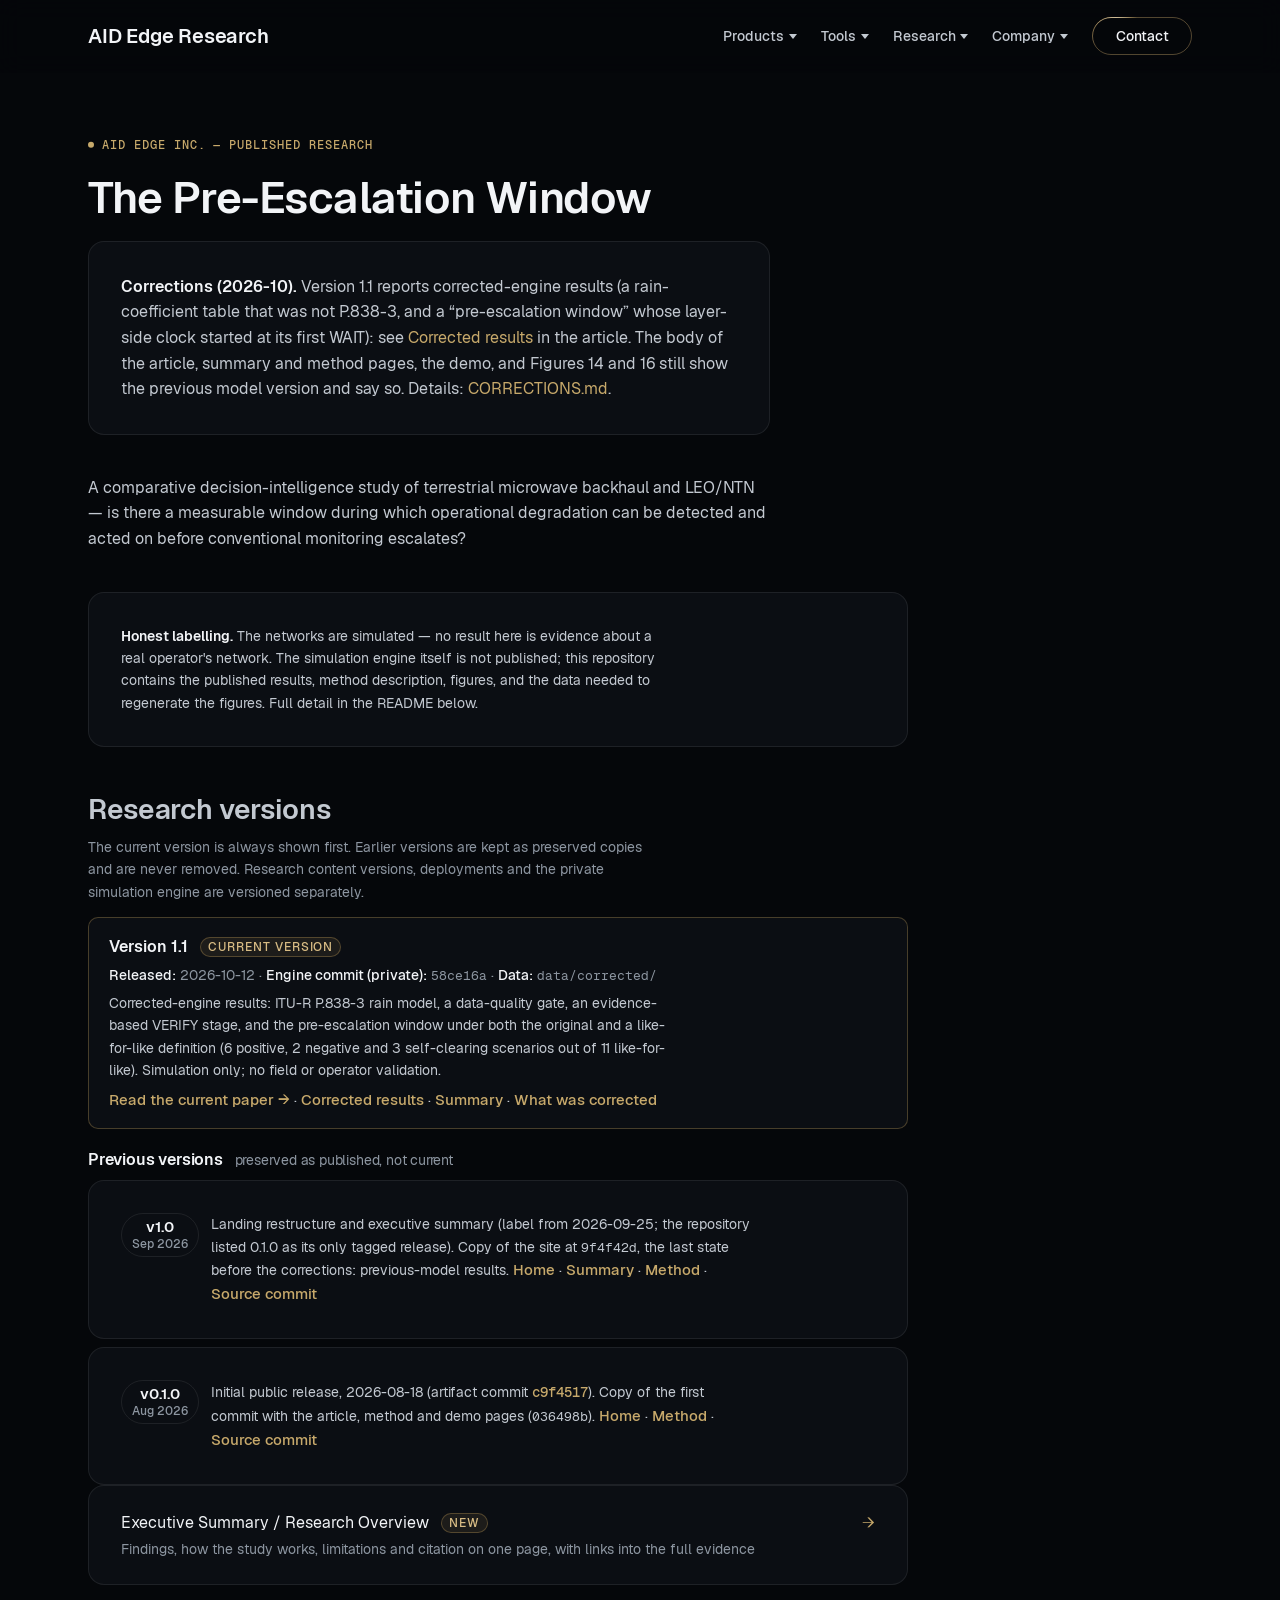
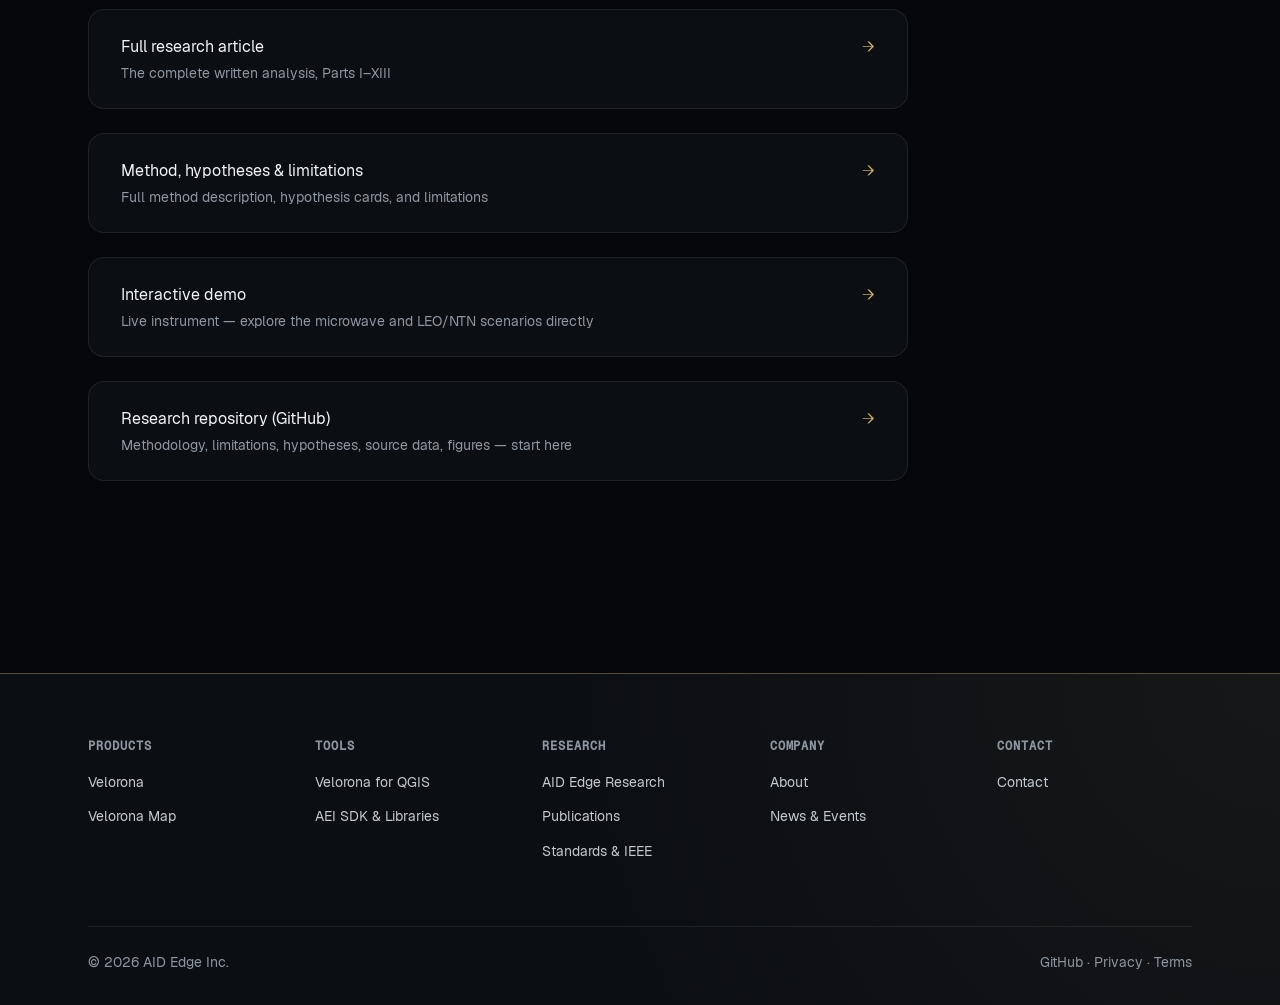
==== index.html @ cd12daf5 "Homepage version archive: current version first, preserved copies of 1.0 and 0.1.0 under versions/ C" ====
<!doctype html>
<html lang="en" data-brand="aidedge">
<head>
<meta charset="utf-8">
<meta name="viewport" content="width=device-width, initial-scale=1">
<title>AID Edge Research | The Pre-Escalation Window</title>
<link rel="icon" href="data:,">
<meta name="description" content="Published methodology, results, figures and data for The Pre-Escalation Window: a comparative decision-intelligence study of terrestrial microwave backhaul and LEO/NTN.">
<link rel="canonical" href="https://researchlab.aidedgeinc.com/">
<script type="application/ld+json">
{
  "@context": "https://schema.org",
  "@graph": [
    {
      "@type": "WebSite",
      "@id": "https://researchlab.aidedgeinc.com/#website",
      "name": "AID Edge Research",
      "url": "https://researchlab.aidedgeinc.com/",
      "publisher": {
        "@id": "https://aidedgeinc.com/#org"
      }
    },
    {
      "@type": "CollectionPage",
      "@id": "https://researchlab.aidedgeinc.com/#research",
      "name": "AID Edge Research",
      "url": "https://researchlab.aidedgeinc.com/",
      "description": "The papers, methods and data behind our products.",
      "isPartOf": {
        "@id": "https://researchlab.aidedgeinc.com/#website"
      },
      "publisher": {
        "@id": "https://aidedgeinc.com/#org"
      }
    },
    {
      "@type": "ResearchProject",
      "@id": "https://researchlab.aidedgeinc.com/#pre-escalation-window",
      "name": "The Pre-Escalation Window",
      "description": "A comparative decision-intelligence study of terrestrial microwave backhaul and LEO/NTN — is there a measurable window during which operational degradation can be detected and acted on before conventional monitoring escalates? The networks are simulated — no result here is evidence about a real operator's network.",
      "url": "https://researchlab.aidedgeinc.com/",
      "isPartOf": {
        "@id": "https://researchlab.aidedgeinc.com/#research"
      },
      "subjectOf": {
        "@id": "https://researchlab.aidedgeinc.com/article/#article"
      }
    }
  ]
}
</script>
<link rel="stylesheet" href="./ui-tokens.css">
<link rel="preload" href="/fonts/Geist-Regular.woff2" as="font" type="font/woff2" crossorigin>
<link rel="preload" href="/fonts/Geist-SemiBold.woff2" as="font" type="font/woff2" crossorigin>
<link rel="stylesheet" href="./brand.css">
<style>
  :root{
    --bg:var(--plane-0); --panel:var(--plane-1); --border:var(--border-default);
    --text:var(--text-0); --body:var(--text-1); --muted:var(--text-2);
    --cyan:var(--cyan-300); --cyan-deep:var(--cyan-500); --amber:var(--gold);
  }
  *{box-sizing:border-box}
  body{
    margin:0; background:var(--bg); color:var(--body);
    font:16px/1.6 var(--font-sans);
  }
  .wrap{max-width:760px; margin:0 auto; padding:64px 24px 96px}
  .eyebrow{color:var(--cyan); font-size:var(--ui-fs-small); letter-spacing:.06em; text-transform:uppercase; margin:0 0 16px}
  h1{color:var(--text); font-size:var(--ui-fs-h1); line-height:1.25; margin:0 0 16px; font-weight:600}
  .lede{color:var(--body); font-size:var(--ui-fs-body); margin:0 0 40px; max-width:60ch}
  .callout{
    border:1px solid var(--border); background:var(--panel); border-radius:12px;
    padding:20px 24px; margin:0 0 40px;
  }
  .callout p{margin:0; color:var(--body); font-size:var(--ui-fs-small)}
  .callout strong{color:var(--text)}
  .links{list-style:none; padding:0; margin:0 0 48px; display:grid; gap:12px}
  .links a{
    display:flex; align-items:center; justify-content:space-between; gap:16px;
    border:1px solid var(--border); background:var(--panel); border-radius:10px;
    padding:16px 20px; color:var(--text); text-decoration:none; font-size:var(--ui-fs-body);
  }
  .links a:hover{border-color:var(--cyan-deep)}
  .links span.arrow{color:var(--cyan); flex:none}
  .links .label small{display:block; color:var(--muted); font-weight:400; margin-top:2px; font-size:var(--ui-fs-small)}
  .updates{margin:0 0 40px}
  .updates h2{font-size:var(--ui-fs-h2); margin:0 0 4px; font-weight:600}
  .updates .sub{color:var(--muted); font-size:var(--ui-fs-small); margin:0 0 14px}
  .updates ol{list-style:none; padding:0; margin:0; display:grid; gap:10px}
  .updates li{border:1px solid var(--border); background:var(--panel); border-radius:10px; padding:14px 18px; font-size:var(--ui-fs-small)}
  .updates .t{font-weight:600; font-size:var(--ui-fs-body); margin:0 0 4px; color:var(--text)}
  .updates .meta{color:var(--muted); font-size:var(--ui-fs-small); margin:0 0 6px}
  .updates .meta b{color:var(--text); font-weight:500}
  .updates p{margin:0 0 6px; color:var(--body)}
  .updates p:last-child{margin:0}
  .updates a{color:var(--cyan-deep)}
  .updates .tbd{color:var(--gold-light)}
  .updates .current{border:1px solid var(--gold-line); background:var(--panel); border-radius:10px; padding:16px 20px; font-size:var(--ui-fs-small); margin:0 0 18px}
  .updates .primary{font-weight:600}
  .updates .prev-h{font-size:var(--ui-fs-body); font-weight:600; margin:0 0 8px; color:var(--text)}
  .updates .prev-note{color:var(--muted); font-weight:400; font-size:var(--ui-fs-small); margin-left:8px}
  .updates ul.prev{list-style:none; padding:0; margin:0; display:grid; gap:8px}
  .updates ul.prev li{display:flex; gap:12px; align-items:flex-start; border:1px solid var(--border); background:transparent; padding:10px 14px}
  .updates .chip{flex:none; display:inline-flex; flex-direction:column; align-items:center; min-width:64px; padding:4px 10px; border:1px solid var(--border); border-radius:999px; text-decoration:none; color:var(--text); line-height:1.25}
  .updates .chip span{color:var(--muted); font-size:var(--ui-fs-label)}
  .updates .chip:hover,.updates .chip:focus-visible{border-color:var(--cyan-deep)}
  .new{display:inline-block; margin-left:8px; padding:0 7px; border:1px solid var(--gold-line); border-radius:999px; background:var(--gold-soft); color:var(--gold-light); font-size:var(--ui-fs-label); font-weight:500; letter-spacing:.08em; line-height:18px; vertical-align:1px}
  footer{border-top:1px solid var(--border); padding-top:24px; color:var(--muted); font-size:var(--ui-fs-small)}
  footer a{color:var(--cyan-deep)}
</style>
<link rel="stylesheet" href="./ui-foundation.css">
</head>
<body>
<header class="site-header">
  <div class="ui-wrap nav-shell">
    <a class="brand-text" href="/">AID Edge Research</a>
    <div class="nav-right">
      <button type="button" class="nav-toggle" id="navToggle" aria-expanded="false" aria-controls="primaryNav" aria-label="Toggle menu"><span class="nav-toggle-bar"></span><span class="nav-toggle-bar"></span></button>
      <nav aria-label="Primary" id="primaryNav" class="nav-list">
        <ul>
          <li class="has-dropdown"><button type="button" class="nav-dropdown-trigger" aria-haspopup="true" aria-expanded="false">Products<span class="nav-caret" aria-hidden="true"></span></button><ul class="dropdown-menu"><li><a href="https://velorona.ai/"><span class="dd-label">Velorona <span class="ext" aria-hidden="true">↗</span></span><span class="dd-note">Degradation Intelligence for Network Operations</span><span class="visually-hidden"> (external site)</span></a></li><li><a href="https://map.velorona.ai/"><span class="dd-label">Velorona Map <span class="ext" aria-hidden="true">↗</span></span><span class="dd-note">Geospatial &amp; Environmental Intelligence for telecom links</span><span class="visually-hidden"> (external site)</span></a></li></ul></li>
          <li class="has-dropdown"><button type="button" class="nav-dropdown-trigger" aria-haspopup="true" aria-expanded="false">Tools<span class="nav-caret" aria-hidden="true"></span></button><ul class="dropdown-menu"><li><a href="https://plugins.qgis.org/plugins/velorona/"><span class="dd-label">Velorona for QGIS <span class="ext" aria-hidden="true">↗</span></span><span class="dd-note">Link analysis inside QGIS. A separate desktop tool.</span><span class="visually-hidden"> (external site)</span></a></li><li><a href="https://aidedgeinc.com/tools/#public-libraries"><span class="dd-label">AEI SDK &amp; Libraries</span><span class="dd-note">Python libraries from our engineering work. Some are public; some are proprietary.</span></a></li></ul></li>
          <li class="has-dropdown"><button type="button" class="nav-dropdown-trigger" aria-haspopup="true" aria-expanded="false">Research<span class="nav-caret" aria-hidden="true"></span></button><ul class="dropdown-menu"><li><a href="/" class="active" aria-current="page"><span class="dd-label">AID Edge Research</span><span class="dd-note">The papers, methods and data behind our products.</span></a></li><li><a href="https://aidedgeinc.com/publications/"><span class="dd-label">Publications</span></a></li><li><a href="https://aidedgeinc.com/research-lab/#standards-publications"><span class="dd-label">Standards &amp; IEEE</span></a></li></ul></li>
          <li class="has-dropdown"><button type="button" class="nav-dropdown-trigger" aria-haspopup="true" aria-expanded="false">Company<span class="nav-caret" aria-hidden="true"></span></button><ul class="dropdown-menu"><li><a href="https://aidedgeinc.com/about/"><span class="dd-label">About</span></a></li><li><a href="https://aidedgeinc.com/news-events/"><span class="dd-label">News &amp; Events</span></a></li></ul></li>
        </ul>
        <a class="nav-cta" href="https://aidedgeinc.com/contact/">Contact</a>
      </nav>
    </div>
  </div>
</header>
  <div class="wrap">
    <p class="eyebrow">AID Edge Inc. — Published Research</p>
    <h1>The Pre-Escalation Window</h1>
    <p class="callout" role="note"><strong>Corrections (2026-10).</strong> Version 1.1 reports corrected-engine results (a rain-coefficient table that was not P.838-3, and a &ldquo;pre-escalation window&rdquo; whose layer-side clock started at its first WAIT): see <a href="/article/#corrected-results">Corrected results</a> in the article. The body of the article, summary and method pages, the demo, and Figures 14 and 16 still show the previous model version and say so. Details: <a href="https://github.com/AIDEdgeInc-Lab/pre-escalation-window-paper/blob/main/CORRECTIONS.md">CORRECTIONS.md</a>.</p>
    <p class="lede">A comparative decision-intelligence study of terrestrial microwave backhaul and LEO/NTN — is there a measurable window during which operational degradation can be detected and acted on before conventional monitoring escalates?</p>

    <div class="callout">
      <p><strong>Honest labelling.</strong> The networks are simulated — no result here is evidence about a real operator's network. The simulation engine itself is not published; this repository contains the published results, method description, figures, and the data needed to regenerate the figures. Full detail in the README below.</p>
    </div>

    <section class="updates" aria-labelledby="updates-h">
      <h2 id="updates-h">Research versions</h2>
      <p class="sub">The current version is always shown first. Earlier versions are kept as preserved copies and are never removed. Research content versions, deployments and the private simulation engine are versioned separately.</p>
      <div class="current">
        <p class="t">Version 1.1 <span class="new">CURRENT VERSION</span></p>
        <p class="meta"><b>Released:</b> 2026-10-12 &middot; <b>Engine commit (private):</b> <code>58ce16a</code> &middot; <b>Data:</b> <code>data/corrected/</code></p>
        <p>Corrected-engine results: ITU-R P.838-3 rain model, a data-quality gate, an evidence-based VERIFY stage, and the pre-escalation window under both the original and a like-for-like definition (6 positive, 2 negative and 3 self-clearing scenarios out of 11 like-for-like). Simulation only; no field or operator validation.</p>
        <p><a class="primary" href="/article/">Read the current paper &#8594;</a> &middot; <a href="/article/#corrected-results">Corrected results</a> &middot; <a href="/summary/">Summary</a> &middot; <a href="https://github.com/AIDEdgeInc-Lab/pre-escalation-window-paper/blob/main/CORRECTIONS.md">What was corrected</a></p>
      </div>
      <h3 class="prev-h">Previous versions <span class="prev-note">preserved as published, not current</span></h3>
      <ul class="prev">
        <li>
          <a class="chip" href="/versions/1.0/article/"><b>v1.0</b><span>Sep 2026</span></a>
          <p>Landing restructure and executive summary (label from 2026-09-25; the repository listed 0.1.0 as its only tagged release). Copy of the site at <code>9f4f42d</code>, the last state before the corrections: previous-model results. <a href="/versions/1.0/">Home</a> &middot; <a href="/versions/1.0/summary/">Summary</a> &middot; <a href="/versions/1.0/method/">Method</a> &middot; <a href="https://github.com/AIDEdgeInc-Lab/pre-escalation-window-paper/tree/9f4f42d">Source commit</a></p>
        </li>
        <li>
          <a class="chip" href="/versions/0.1.0/article/"><b>v0.1.0</b><span>Aug 2026</span></a>
          <p>Initial public release, 2026-08-18 (artifact commit <a href="https://github.com/AIDEdgeInc-Lab/pre-escalation-window-paper/tree/c9f4517"><code>c9f4517</code></a>). Copy of the first commit with the article, method and demo pages (<code>036498b</code>). <a href="/versions/0.1.0/">Home</a> &middot; <a href="/versions/0.1.0/method/">Method</a> &middot; <a href="https://github.com/AIDEdgeInc-Lab/pre-escalation-window-paper/tree/036498b">Source commit</a></p>
        </li>
      </ul>
    </section>

    <ul class="links">
      <li><a href="/summary/">
        <span class="label">Executive Summary / Research Overview <span class="new">NEW</span><small>Findings, how the study works, limitations and citation on one page, with links into the full evidence</small></span>
        <span class="arrow">&#8594;</span>
      </a></li>
      <li><a href="/article/">
        <span class="label">Full research article<small>The complete written analysis, Parts I–XIII</small></span>
        <span class="arrow">&#8594;</span>
      </a></li>
      <li><a href="/method/">
        <span class="label">Method, hypotheses &amp; limitations<small>Full method description, hypothesis cards, and limitations</small></span>
        <span class="arrow">&#8594;</span>
      </a></li>
      <li><a href="/demo/">
        <span class="label">Interactive demo<small>Live instrument — explore the microwave and LEO/NTN scenarios directly</small></span>
        <span class="arrow">&#8594;</span>
      </a></li>
      <li><a href="https://github.com/AIDEdgeInc-Lab/pre-escalation-window-paper">
        <span class="label">Research repository (GitHub)<small>Methodology, limitations, hypotheses, source data, figures — start here</small></span>
        <span class="arrow">&#8594;</span>
      </a></li>
    </ul>

  </div>
<footer class="site-footer">
  <div class="ui-wrap">
    <div class="footer-cols"><nav class="footer-col" aria-label="Products"><h2 class="footer-heading">Products</h2><ul><li><a href="https://velorona.ai/">Velorona</a></li><li><a href="https://map.velorona.ai/">Velorona Map</a></li></ul></nav><nav class="footer-col" aria-label="Tools"><h2 class="footer-heading">Tools</h2><ul><li><a href="https://plugins.qgis.org/plugins/velorona/">Velorona for QGIS</a></li><li><a href="https://aidedgeinc.com/tools/#public-libraries">AEI SDK &amp; Libraries</a></li></ul></nav><nav class="footer-col" aria-label="Research"><h2 class="footer-heading">Research</h2><ul><li><a href="/">AID Edge Research</a></li><li><a href="https://aidedgeinc.com/publications/">Publications</a></li><li><a href="https://aidedgeinc.com/research-lab/#standards-publications">Standards &amp; IEEE</a></li></ul></nav><nav class="footer-col" aria-label="Company"><h2 class="footer-heading">Company</h2><ul><li><a href="https://aidedgeinc.com/about/">About</a></li><li><a href="https://aidedgeinc.com/news-events/">News &amp; Events</a></li></ul></nav><nav class="footer-col" aria-label="Contact"><h2 class="footer-heading">Contact</h2><ul><li><a href="https://aidedgeinc.com/contact/">Contact</a></li></ul></nav></div>
    <div class="footer-bottom">
      <p class="footer-copyright">&copy; 2026 AID Edge Inc.</p>
      <p class="footer-legal"><a href="https://github.com/AIDEdgeInc-Lab">GitHub</a> &middot; <a href="https://aidedgeinc.com/privacy-policy/">Privacy</a> &middot; <a href="https://aidedgeinc.com/terms-of-use/">Terms</a></p>
    </div>
  </div>
</footer>
<script src="./ui-foundation.js" defer></script>
</body>
</html>
---- ui-tokens.css ----
/* AID Edge ecosystem - shared UI tokens (docs/ui/BRIEF.md section 4). COPIED FILE, do not edit here.
   SOURCE: aidedge-velorona-web/packages/design-system/src/styles/ui-tokens.css
   (commit f3ce233 on branch ui/foundation-audit). Everything below this header is byte-identical to the source.
   Change the source first, then re-copy.
   NOT LINKED from any page yet (Prompt 1 = definitions only, zero visual change).
   Every name carries the --ui- prefix so nothing collides with existing tokens.
   Brand switch: <html data-brand="aidedge | velorona | map">. Only --ui-accent differs per brand.
   Breakpoints (literals, media queries cannot read custom properties): tablet <= 1023px, mobile <= 639px. */

:root {
  /* Type families: Geist Sans (text) + Geist Mono (eyebrows, numerals, metadata). Weights 400/500/600 only. */
  --ui-font-sans: 'Geist Sans', system-ui, sans-serif;
  --ui-font-mono: 'Geist Mono', ui-monospace, 'SFMono-Regular', Menlo, monospace;
  --ui-weight-regular: 400;
  --ui-weight-medium: 500;
  --ui-weight-semibold: 600;

  /* Type scale (desktop values; mobile overrides below) */
  --ui-fs-h1: 44px;
  --ui-fs-h2: 28px;
  --ui-fs-h3: 20px;
  --ui-fs-body: 16px;
  --ui-fs-small: 14px;
  --ui-fs-label: 12px;
  --ui-label-tracking: 0.08em;
  --ui-lh-body: 1.6;
  --ui-fs-button: 15px;

  /* Text hierarchy by color (never pure white). Each is >= 4.5:1 on --ui-bg and --ui-surface. */
  --ui-text-1: #F2F4F7; /* headings */
  --ui-text-2: #C3C9D1; /* lead / body */
  --ui-text-3: #8D96A1; /* supporting */
  --ui-text-4: #7A828C; /* metadata */

  /* Backgrounds and lines */
  --ui-bg: #05070A;
  --ui-surface: #0B0E13;
  --ui-hairline: rgba(255, 255, 255, 0.08);
  --ui-hairline-strong: rgba(255, 255, 255, 0.14);

  /* Spacing scale (px) */
  --ui-space-1: 4px;
  --ui-space-2: 8px;
  --ui-space-3: 12px;
  --ui-space-4: 16px;
  --ui-space-5: 24px;
  --ui-space-6: 32px;
  --ui-space-7: 48px;
  --ui-space-8: 64px;
  --ui-space-9: 96px;
  --ui-space-10: 128px;

  /* Section rhythm (each of top and bottom). "Major" = hero, final CTA, first section after hero. */
  --ui-section-pad: 96px;
  --ui-section-pad-major: 120px; /* brief range 112-128 on desktop; 72 on mobile */
  --ui-gap-eyebrow-h2: 12px;
  --ui-gap-h2-lead: 16px;
  --ui-gap-lead-content: 48px;
  --ui-gap-cards: 24px;

  /* Grid */
  --ui-container: 1200px;
  --ui-gutter: 48px;

  /* Text geometry */
  --ui-measure-h1: 22ch;
  --ui-measure-h2: 28ch;
  --ui-measure-p: 62ch;
  --ui-cta-block-max: 560px;

  /* Components */
  --ui-btn-h: 48px;
  --ui-btn-radius: 999px;
  --ui-card-radius: 16px;
  --ui-card-pad: 32px;
  --ui-eyebrow-dot: 6px;

  /* Motion: edge sweep, section reveal, ambient hero */
  --ui-ease: cubic-bezier(0.22, 1, 0.36, 1);
  --ui-ease-out: ease-out;
  --ui-sweep-duration: 700ms;
  --ui-reveal-duration: 400ms;
  --ui-reveal-rise: 8px;
  --ui-ambient-min-cycle: 20s;

  /* Header */
  --ui-header-bg: color-mix(in srgb, var(--ui-bg) 85%, transparent);
  --ui-header-blur: 12px;

  /* Brand-neutral fallback accent (always overridden by data-brand) */
  --ui-accent: #8D96A1;
}

/* One accent per property: the only brand difference. Accent is for eyebrows, primary CTA, active nav,
   key links, icons and the edge sweep. Never body text or large fills. */
:root[data-brand='aidedge']  { --ui-accent: #C7A96B; }
:root[data-brand='velorona'] { --ui-accent: #6A94D4; /* softened from #4B8DFF (final polish) */ }
:root[data-brand='map']      { --ui-accent: #2EC4D6; }

/* Accent derivatives (resolve per brand because they read --ui-accent) */
:root {
  --ui-accent-fill: color-mix(in srgb, var(--ui-accent) 14%, transparent);   /* primary button fill */
  --ui-accent-line: color-mix(in srgb, var(--ui-accent) 40%, transparent);   /* footer top hairline */
  --ui-accent-glow: color-mix(in srgb, var(--ui-accent) 6%, transparent);    /* footer corner glow, max 6% */
}

@media (max-width: 1023px) {
  :root {
    --ui-section-pad: 72px;
    --ui-gutter: 32px;
  }
}

@media (max-width: 639px) {
  :root {
    --ui-fs-h1: 32px;
    --ui-fs-h2: 22px;
    --ui-fs-h3: 18px;
    --ui-section-pad: 56px;
    --ui-section-pad-major: 72px;
    --ui-gutter: 20px;
    --ui-card-pad: 24px;
  }
}
---- brand.css ----
/* AID Edge Research — brand layer (formerly "Velorona Papers").
 *
 * Aligns AID Edge Research with velorona.ai and aidedgeinc.com. Values are the ones those sites ship
 * (source: aidedge-velorona-web/packages/design-system/src/styles/{tokens,theme-velorona,
 * theme-aidedge}.css, confirmed against the live CSS):
 *   Velorona   bg #05090C, elevated #081116, accent #5F98D1, secondary #7AAEE3,
 *              strong #99C6F3, deep #224B75, text #F5F7FA, muted #AAB8C2, faint #7C8790,
 *              neutral slate border rgba(96,108,118,.22), glow-wash rgba(90,165,220,.14)
 *   AID Edge   gold #C6A15B, light gold #D8BC84, deep gold #8F6A2D
 *   Type       Geist Sans (400/500/600) + Geist Mono, self-hosted (SIL OFL, see /fonts)
 *
 * Load AFTER tokens.css (a generated, vendored file that must not be hand-edited). This file
 * re-points the tokens.css variable names at the brand values, so every page and the demo pick
 * them up without touching their own CSS. The dark theme is unchanged.
 *
 * Gold is deliberately scarce: NEW / pending labels, illustrative tags and callout rules.
 * Links and interactive elements use the Velorona blue.
 */

@font-face { font-family: "Geist Sans"; src: url("fonts/Geist-Regular.woff2") format("woff2");  font-weight: 400; font-style: normal; font-display: swap; }
@font-face { font-family: "Geist Sans"; src: url("fonts/Geist-Medium.woff2") format("woff2");   font-weight: 500; font-style: normal; font-display: swap; }
@font-face { font-family: "Geist Sans"; src: url("fonts/Geist-SemiBold.woff2") format("woff2"); font-weight: 600; font-style: normal; font-display: swap; }
@font-face { font-family: "Geist Mono"; src: url("fonts/GeistMono-Regular.woff2") format("woff2"); font-weight: 400; font-style: normal; font-display: swap; }
@font-face { font-family: "Geist Mono"; src: url("fonts/GeistMono-Medium.woff2") format("woff2");  font-weight: 500; font-style: normal; font-display: swap; }

:root {
  --font-sans: "Geist Sans", system-ui, -apple-system, "Segoe UI", Helvetica, Arial, sans-serif;
  --font-mono: "Geist Mono", ui-monospace, "SF Mono", Menlo, monospace;

  /* Velorona navy-black planes (bg / elevated are the brand values; 2-4 step up in the same hue) */
  --plane-0: #05090C;
  --plane-1: #081116;
  --plane-2: #0B151B;
  --plane-3: #0F1A22;
  --plane-4: #14212B;

  --border-recessed: rgba(96, 108, 118, 0.14);
  --border-default: rgba(96, 108, 118, 0.26);
  --border-strong: rgba(96, 108, 118, 0.42);
  --border: var(--border-default);
  --border-active: rgba(153, 198, 243, 0.24);
  --border-focus: rgba(153, 198, 243, 0.45);
  --surface-1: rgba(153, 198, 243, 0.03);
  --surface-2: rgba(153, 198, 243, 0.06);

  /* Text hierarchy (contrast on #05090C): headings 18.6:1, body 10.7:1, secondary 6.4:1, meta 5.4:1 */
  --text-0: #F5F7FA;  /* headings, page titles, emphasis */
  --text-1: #B3BFCA;  /* body prose — soft blue-grey, easier over long reading */
  --text-2: #8794A0;  /* secondary descriptions, captions, metadata */
  --text-3: #7C8790;  /* faint: dates, footers, labels */

  /* Velorona blue family (replaces the teal cyan-300/400/500) */
  --cyan-300: #99C6F3;  /* strong / links on dark, emphasis */
  --cyan-400: #7AAEE3;  /* secondary — decision-layer series, interactive */
  --cyan-500: #5F98D1;  /* accent — rules, hover borders */
  --blue-deep: #224B75;

  /* AID Edge gold (replaces the orange amber-300/400) */
  --gold: #C6A15B;
  --gold-light: #D8BC84;
  --gold-deep: #8F6A2D;
  --gold-soft: rgba(198, 161, 91, 0.10);
  --gold-line: rgba(198, 161, 91, 0.32);
  --amber-300: var(--gold-light);
  --amber-400: var(--gold);

  --glow-wash: rgba(90, 165, 220, 0.14);
  --color-noc-decision: var(--cyan-400);
}

/* Restrained Velorona atmosphere: a faint blue wash from the top edge, nothing more. */
html { background: var(--plane-0); }
body:not(:has(#instrument-root)) {
  background:
    radial-gradient(900px 380px at 50% -140px, var(--glow-wash), transparent 72%) no-repeat,
    var(--plane-0);
  font-family: var(--font-sans);
  font-feature-settings: "ss01", "cv11";
  -webkit-font-smoothing: antialiased;
  text-rendering: optimizeLegibility;
}
body:has(#instrument-root) { font-family: var(--font-sans); -webkit-font-smoothing: antialiased; }

/* Monospace: code and technical values */
code, pre, kbd, samp { font-family: var(--font-mono); font-feature-settings: normal; }

/* Type hierarchy: weights 400 / 500 / 600 only; no heavy bold */
h1, h2, h3, h4 { letter-spacing: -0.012em; font-weight: 600; }
strong, b { font-weight: 600; color: var(--text-0); }
.eyebrow, .paper-eyebrow, .method-eyebrow, .paper-toc p {
  font-weight: 500; letter-spacing: 0.08em; font-size: 12px;
}
th { font-weight: 500; }

/* Footers: a hairline that fades from Velorona blue instead of a flat rule */
footer, .doc-footer, .method-footer {
  border-top: 1px solid transparent;
  border-image: linear-gradient(90deg, rgba(153, 198, 243, 0.32), rgba(96, 108, 118, 0.16) 55%, transparent) 1;
}

::selection { background: rgba(95, 152, 209, 0.35); color: var(--text-0); }

/* Long URLs in running text wrap instead of forcing horizontal scroll on phones */
.paper-body a, .method-section a, .doc-footer a, .method-footer a { overflow-wrap: anywhere; }

/* Top navs wrap on narrow screens */
.paper-nav, .method-nav { display: flex; flex-wrap: wrap; gap: 8px 22px; }

/* ---------- Links ----------
 * Navigation, cards, footer and list links: no permanent underline (blue + hover/focus).
 * Inline links in running prose keep an underline, set off from the letters. */
a { text-decoration: none; text-underline-offset: 0.24em; text-decoration-thickness: 1px; }
a:hover { text-decoration: underline; }
a:focus-visible { outline: 2px solid var(--cyan-300); outline-offset: 3px; }

.paper-body a, .method-section a,
main.wrap p a, main.wrap li a, main.wrap td a, main.wrap dd a, main.wrap figcaption a, main.wrap blockquote a, main.wrap cite a {
  text-decoration-line: underline;
  text-decoration-color: color-mix(in srgb, currentColor 42%, transparent);
}
.paper-body a:hover, .method-section a:hover, main.wrap a:hover { text-decoration-color: currentColor; }
.paper-toc a, .paper-nav a, .method-toc a, .method-nav a, .cards a, .links a, .updates a { text-decoration-line: none; }
.paper-toc a:hover, .paper-nav a:hover, .method-toc a:hover, .method-nav a:hover, .cards a:hover, .links a:hover, .updates a:hover { text-decoration-line: underline; text-decoration-color: currentColor; }
.links a:hover, .cards a:hover { text-decoration-line: none; }

/* ---------- Footer (hub + summary) ---------- */
.site-footer { font-size: 13px; color: var(--text-3); }
.site-footer a { color: var(--cyan-400); }
.site-footer a:hover { color: var(--cyan-300); }
.footer-links {
  display: flex; flex-wrap: wrap; row-gap: 6px;
  list-style: none; margin: 0 0 12px -14px; padding: 0; overflow: hidden;
}
.footer-links a { display: block; padding: 0 14px; margin-left: -1px; border-left: 1px solid var(--border-strong); line-height: 1.15; }
.site-footer p { margin: 0; }
.site-footer .footer-meta { margin-top: 10px; }

/* Form controls inherit the page font (the demo instrument otherwise falls back to the browser default). */
button, input, select, textarea { font-family: inherit; }
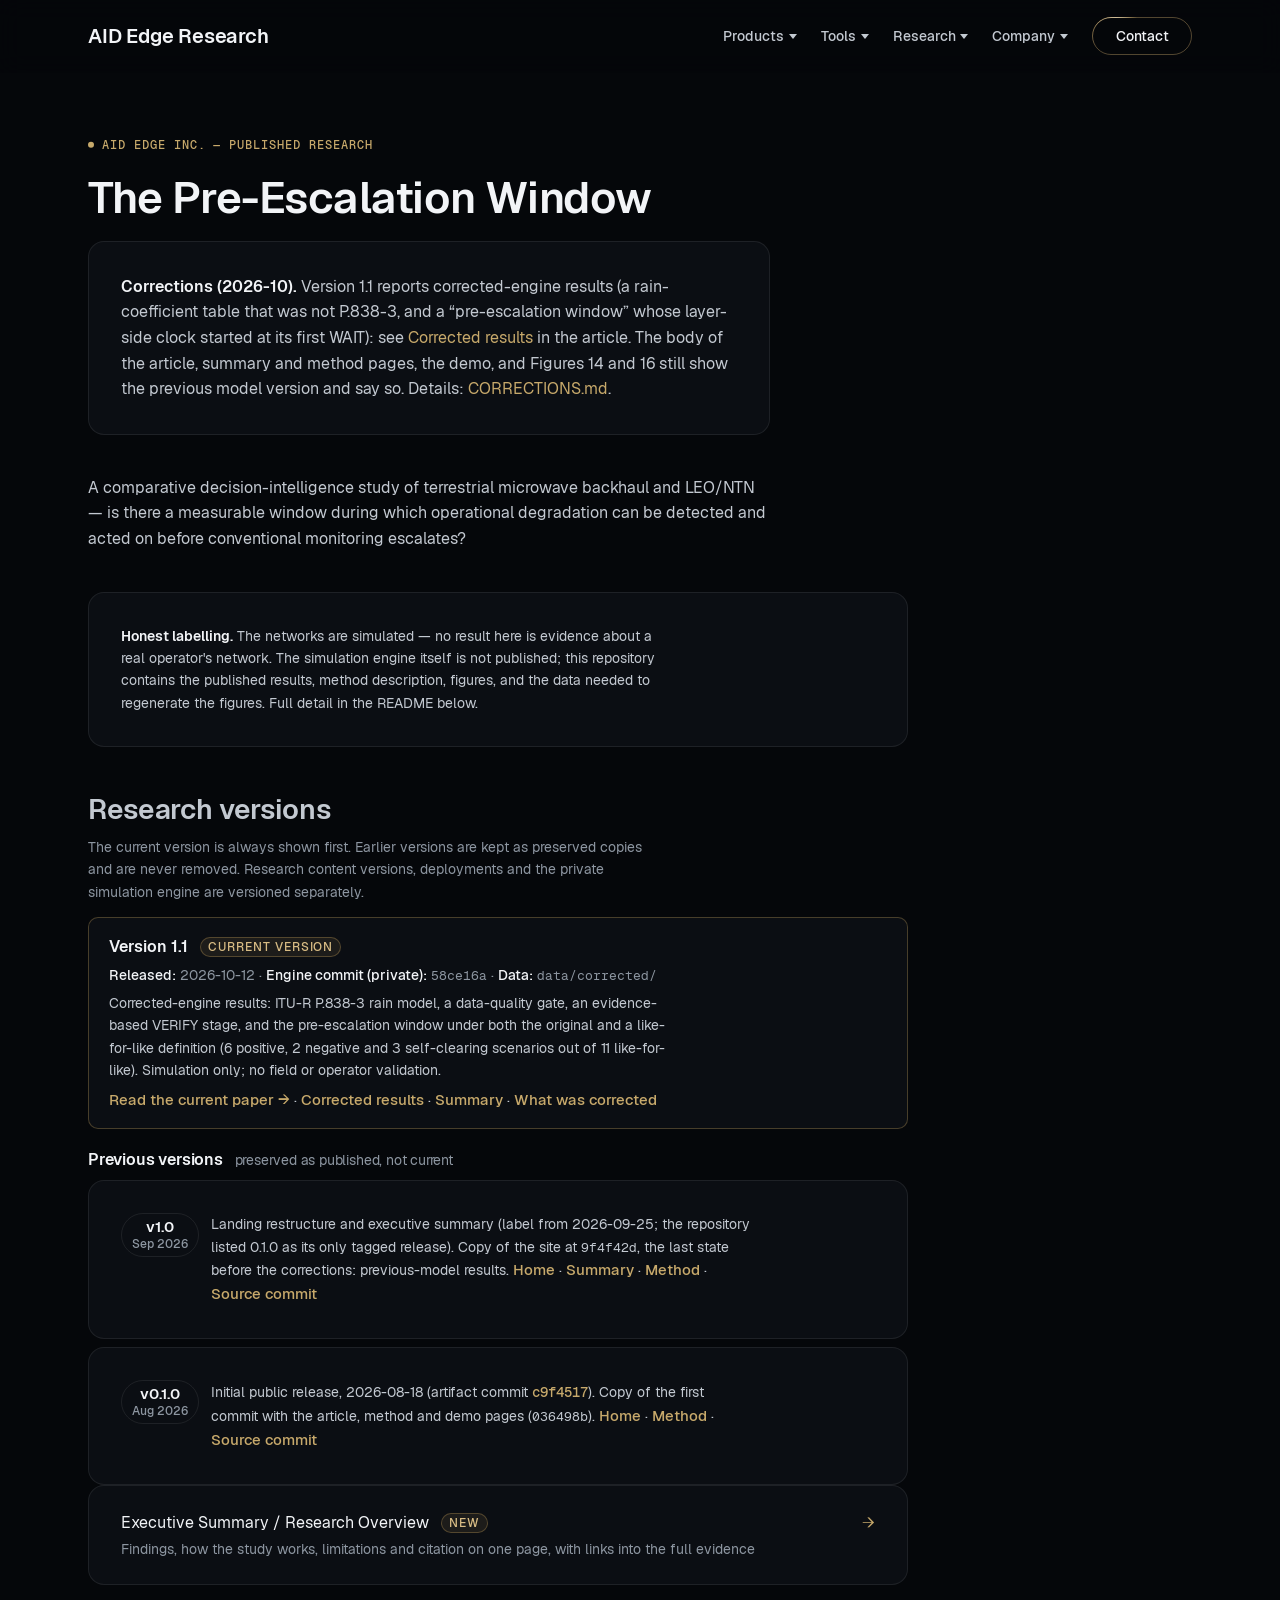
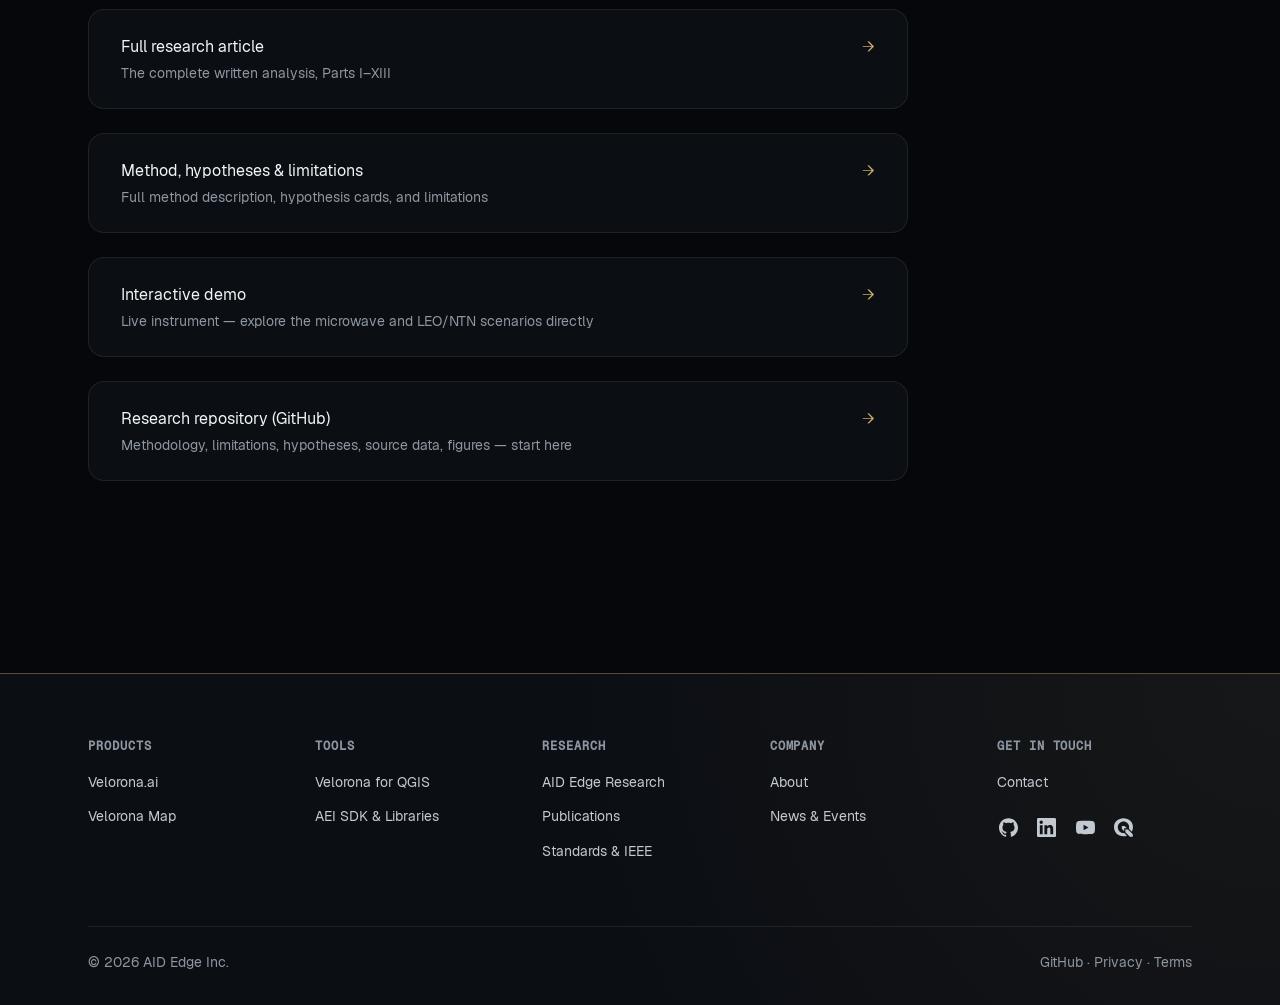
==== commit 2ea27444: "Footer: Velorona.ai product label, Get in touch heading, social icons Co-Authored-By: Claude Sonnet " ====
--- a/index.html
+++ b/index.html
@@ -118,7 +118,7 @@
       <button type="button" class="nav-toggle" id="navToggle" aria-expanded="false" aria-controls="primaryNav" aria-label="Toggle menu"><span class="nav-toggle-bar"></span><span class="nav-toggle-bar"></span></button>
       <nav aria-label="Primary" id="primaryNav" class="nav-list">
         <ul>
-          <li class="has-dropdown"><button type="button" class="nav-dropdown-trigger" aria-haspopup="true" aria-expanded="false">Products<span class="nav-caret" aria-hidden="true"></span></button><ul class="dropdown-menu"><li><a href="https://velorona.ai/"><span class="dd-label">Velorona <span class="ext" aria-hidden="true">↗</span></span><span class="dd-note">Degradation Intelligence for Network Operations</span><span class="visually-hidden"> (external site)</span></a></li><li><a href="https://map.velorona.ai/"><span class="dd-label">Velorona Map <span class="ext" aria-hidden="true">↗</span></span><span class="dd-note">Geospatial &amp; Environmental Intelligence for telecom links</span><span class="visually-hidden"> (external site)</span></a></li></ul></li>
+          <li class="has-dropdown"><button type="button" class="nav-dropdown-trigger" aria-haspopup="true" aria-expanded="false">Products<span class="nav-caret" aria-hidden="true"></span></button><ul class="dropdown-menu"><li><a href="https://velorona.ai/"><span class="dd-label">Velorona.ai <span class="ext" aria-hidden="true">↗</span></span><span class="dd-note">Degradation Intelligence for Network Operations</span><span class="visually-hidden"> (external site)</span></a></li><li><a href="https://map.velorona.ai/"><span class="dd-label">Velorona Map <span class="ext" aria-hidden="true">↗</span></span><span class="dd-note">Geospatial &amp; Environmental Intelligence for telecom links</span><span class="visually-hidden"> (external site)</span></a></li></ul></li>
           <li class="has-dropdown"><button type="button" class="nav-dropdown-trigger" aria-haspopup="true" aria-expanded="false">Tools<span class="nav-caret" aria-hidden="true"></span></button><ul class="dropdown-menu"><li><a href="https://plugins.qgis.org/plugins/velorona/"><span class="dd-label">Velorona for QGIS <span class="ext" aria-hidden="true">↗</span></span><span class="dd-note">Link analysis inside QGIS. A separate desktop tool.</span><span class="visually-hidden"> (external site)</span></a></li><li><a href="https://aidedgeinc.com/tools/#public-libraries"><span class="dd-label">AEI SDK &amp; Libraries</span><span class="dd-note">Python libraries from our engineering work. Some are public; some are proprietary.</span></a></li></ul></li>
           <li class="has-dropdown"><button type="button" class="nav-dropdown-trigger" aria-haspopup="true" aria-expanded="false">Research<span class="nav-caret" aria-hidden="true"></span></button><ul class="dropdown-menu"><li><a href="/" class="active" aria-current="page"><span class="dd-label">AID Edge Research</span><span class="dd-note">The papers, methods and data behind our products.</span></a></li><li><a href="https://aidedgeinc.com/publications/"><span class="dd-label">Publications</span></a></li><li><a href="https://aidedgeinc.com/research-lab/#standards-publications"><span class="dd-label">Standards &amp; IEEE</span></a></li></ul></li>
           <li class="has-dropdown"><button type="button" class="nav-dropdown-trigger" aria-haspopup="true" aria-expanded="false">Company<span class="nav-caret" aria-hidden="true"></span></button><ul class="dropdown-menu"><li><a href="https://aidedgeinc.com/about/"><span class="dd-label">About</span></a></li><li><a href="https://aidedgeinc.com/news-events/"><span class="dd-label">News &amp; Events</span></a></li></ul></li>
@@ -186,7 +186,7 @@
   </div>
 <footer class="site-footer">
   <div class="ui-wrap">
-    <div class="footer-cols"><nav class="footer-col" aria-label="Products"><h2 class="footer-heading">Products</h2><ul><li><a href="https://velorona.ai/">Velorona</a></li><li><a href="https://map.velorona.ai/">Velorona Map</a></li></ul></nav><nav class="footer-col" aria-label="Tools"><h2 class="footer-heading">Tools</h2><ul><li><a href="https://plugins.qgis.org/plugins/velorona/">Velorona for QGIS</a></li><li><a href="https://aidedgeinc.com/tools/#public-libraries">AEI SDK &amp; Libraries</a></li></ul></nav><nav class="footer-col" aria-label="Research"><h2 class="footer-heading">Research</h2><ul><li><a href="/">AID Edge Research</a></li><li><a href="https://aidedgeinc.com/publications/">Publications</a></li><li><a href="https://aidedgeinc.com/research-lab/#standards-publications">Standards &amp; IEEE</a></li></ul></nav><nav class="footer-col" aria-label="Company"><h2 class="footer-heading">Company</h2><ul><li><a href="https://aidedgeinc.com/about/">About</a></li><li><a href="https://aidedgeinc.com/news-events/">News &amp; Events</a></li></ul></nav><nav class="footer-col" aria-label="Contact"><h2 class="footer-heading">Contact</h2><ul><li><a href="https://aidedgeinc.com/contact/">Contact</a></li></ul></nav></div>
+    <div class="footer-cols"><nav class="footer-col" aria-label="Products"><h2 class="footer-heading">Products</h2><ul><li><a href="https://velorona.ai/">Velorona.ai</a></li><li><a href="https://map.velorona.ai/">Velorona Map</a></li></ul></nav><nav class="footer-col" aria-label="Tools"><h2 class="footer-heading">Tools</h2><ul><li><a href="https://plugins.qgis.org/plugins/velorona/">Velorona for QGIS</a></li><li><a href="https://aidedgeinc.com/tools/#public-libraries">AEI SDK &amp; Libraries</a></li></ul></nav><nav class="footer-col" aria-label="Research"><h2 class="footer-heading">Research</h2><ul><li><a href="/">AID Edge Research</a></li><li><a href="https://aidedgeinc.com/publications/">Publications</a></li><li><a href="https://aidedgeinc.com/research-lab/#standards-publications">Standards &amp; IEEE</a></li></ul></nav><nav class="footer-col" aria-label="Company"><h2 class="footer-heading">Company</h2><ul><li><a href="https://aidedgeinc.com/about/">About</a></li><li><a href="https://aidedgeinc.com/news-events/">News &amp; Events</a></li></ul></nav><nav class="footer-col" aria-label="Contact"><h2 class="footer-heading">Get in touch</h2><ul><li><a href="https://aidedgeinc.com/contact/">Contact</a></li></ul><ul class="channel-icons" aria-label="Official channels"><li><a class="channel-link channel-link--github" href="https://github.com/AIDEdgeInc-Lab" target="_blank" rel="noopener noreferrer" aria-label="GitHub, AID Edge Inc. (opens in new tab)" title="GitHub, AID Edge Inc."><svg viewBox="0 0 24 24" width="19" height="19" fill="currentColor" aria-hidden="true" focusable="false"><path d="M12 .297c-6.63 0-12 5.373-12 12 0 5.303 3.438 9.8 8.205 11.385.6.113.82-.258.82-.577 0-.285-.01-1.04-.015-2.04-3.338.724-4.042-1.61-4.042-1.61C4.422 18.07 3.633 17.7 3.633 17.7c-1.087-.744.084-.729.084-.729 1.205.084 1.838 1.236 1.838 1.236 1.07 1.835 2.809 1.305 3.495.998.108-.776.417-1.305.76-1.605-2.665-.3-5.466-1.332-5.466-5.93 0-1.31.465-2.38 1.235-3.22-.135-.303-.54-1.523.105-3.176 0 0 1.005-.322 3.3 1.23.96-.267 1.98-.399 3-.405 1.02.006 2.04.138 3 .405 2.28-1.552 3.285-1.23 3.285-1.23.645 1.653.24 2.873.12 3.176.765.84 1.23 1.91 1.23 3.22 0 4.61-2.805 5.625-5.475 5.92.42.36.81 1.096.81 2.22 0 1.606-.015 2.896-.015 3.286 0 .315.21.69.825.57C20.565 22.092 24 17.592 24 12.297c0-6.627-5.373-12-12-12"/></svg></a></li><li><a class="channel-link channel-link--linkedin" href="https://www.linkedin.com/company/aid-edge-inc/" target="_blank" rel="noopener noreferrer" aria-label="LinkedIn, AID Edge Inc. (opens in new tab)" title="LinkedIn, AID Edge Inc."><svg viewBox="0 0 24 24" width="19" height="19" fill="currentColor" aria-hidden="true" focusable="false"><path d="M20.447 20.452h-3.554v-5.569c0-1.328-.027-3.037-1.852-3.037-1.853 0-2.136 1.445-2.136 2.939v5.667H9.351V9h3.414v1.561h.046c.477-.9 1.637-1.85 3.37-1.85 3.601 0 4.267 2.37 4.267 5.455v6.286zM5.337 7.433c-1.144 0-2.063-.926-2.063-2.065 0-1.138.92-2.063 2.063-2.063 1.14 0 2.064.925 2.064 2.063 0 1.139-.925 2.065-2.064 2.065zm1.782 13.019H3.555V9h3.564v11.452zM22.225 0H1.771C.792 0 0 .774 0 1.729v20.542C0 23.227.792 24 1.771 24h20.451C23.2 24 24 23.227 24 22.271V1.729C24 .774 23.2 0 22.222 0h.003z"/></svg></a></li><li><a class="channel-link channel-link--youtube" href="https://www.youtube.com/@VeloronaByAIDEdgeInc" target="_blank" rel="noopener noreferrer" aria-label="YouTube, @VeloronaByAIDEdgeInc (opens in new tab)" title="YouTube, @VeloronaByAIDEdgeInc"><svg viewBox="0 0 24 24" width="19" height="19" fill="currentColor" aria-hidden="true" focusable="false"><path d="M23.498 6.186a3.016 3.016 0 0 0-2.122-2.136C19.505 3.545 12 3.545 12 3.545s-7.505 0-9.377.505A3.017 3.017 0 0 0 .502 6.186C0 8.07 0 12 0 12s0 3.93.502 5.814a3.016 3.016 0 0 0 2.122 2.136c1.871.505 9.376.505 9.376.505s7.505 0 9.377-.505a3.015 3.015 0 0 0 2.122-2.136C24 15.93 24 12 24 12s0-3.93-.502-5.814zM9.545 15.568V8.432L15.818 12l-6.273 3.568z"/></svg></a></li><li><a class="channel-link channel-link--qgis" href="https://plugins.qgis.org/plugins/velorona/" target="_blank" rel="noopener noreferrer" aria-label="Velorona for QGIS (opens in new tab)" title="Velorona for QGIS"><svg viewBox="0 0 128 128" width="19" height="19" fill="currentColor" aria-hidden="true" focusable="false"><path d="M68.613 69.625L86.891 69.625L71.697 54.625L52.613 54.625L52.613 72.746L68.613 88.548ZM126.613 109.057L94.488 77.625L76.613 77.625L76.613 96.033L107.143 126.625L126.613 126.625ZM68.923,101.552c-1.165,0.242-1.769,0.157-4.685,0.157c-20.866,0-38.612-17.158-38.612-39.406 c0-22.248,17.551-39.027,38.612-39.027s37.833,16.78,37.833,39.027c0,3.619-0.451,7.099-1.284,10.398L120.1,92.012 c4.979-8.726,7.765-18.869,7.765-29.857c0-34.289-27.363-59.963-64.016-59.963C27.363,2.191,0,27.696,0,62.154 c0,34.625,27.363,60.638,63.848,60.638c9.417,0,16.069-1.469,23.042-3.761L68.923,101.552z"/></svg></a></li></ul></nav></div>
     <div class="footer-bottom">
       <p class="footer-copyright">&copy; 2026 AID Edge Inc.</p>
       <p class="footer-legal"><a href="https://github.com/AIDEdgeInc-Lab">GitHub</a> &middot; <a href="https://aidedgeinc.com/privacy-policy/">Privacy</a> &middot; <a href="https://aidedgeinc.com/terms-of-use/">Terms</a></p>
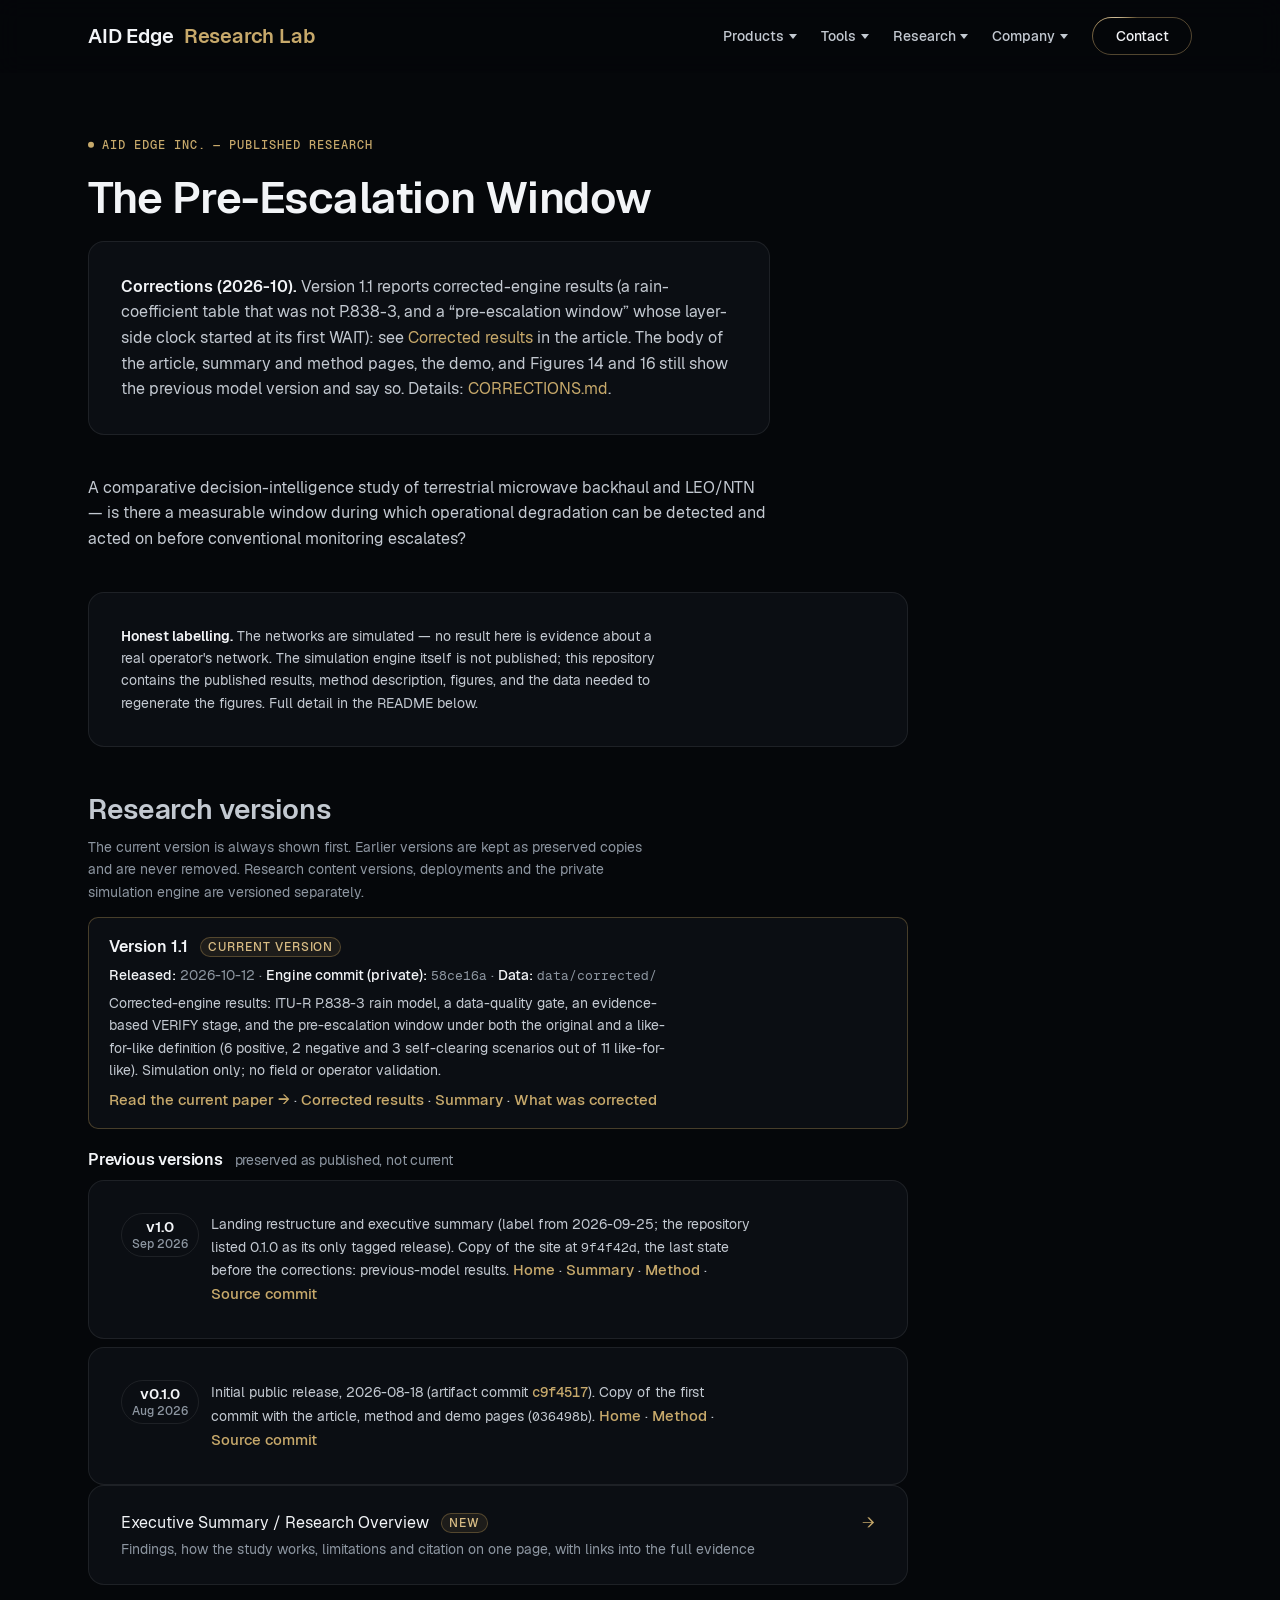
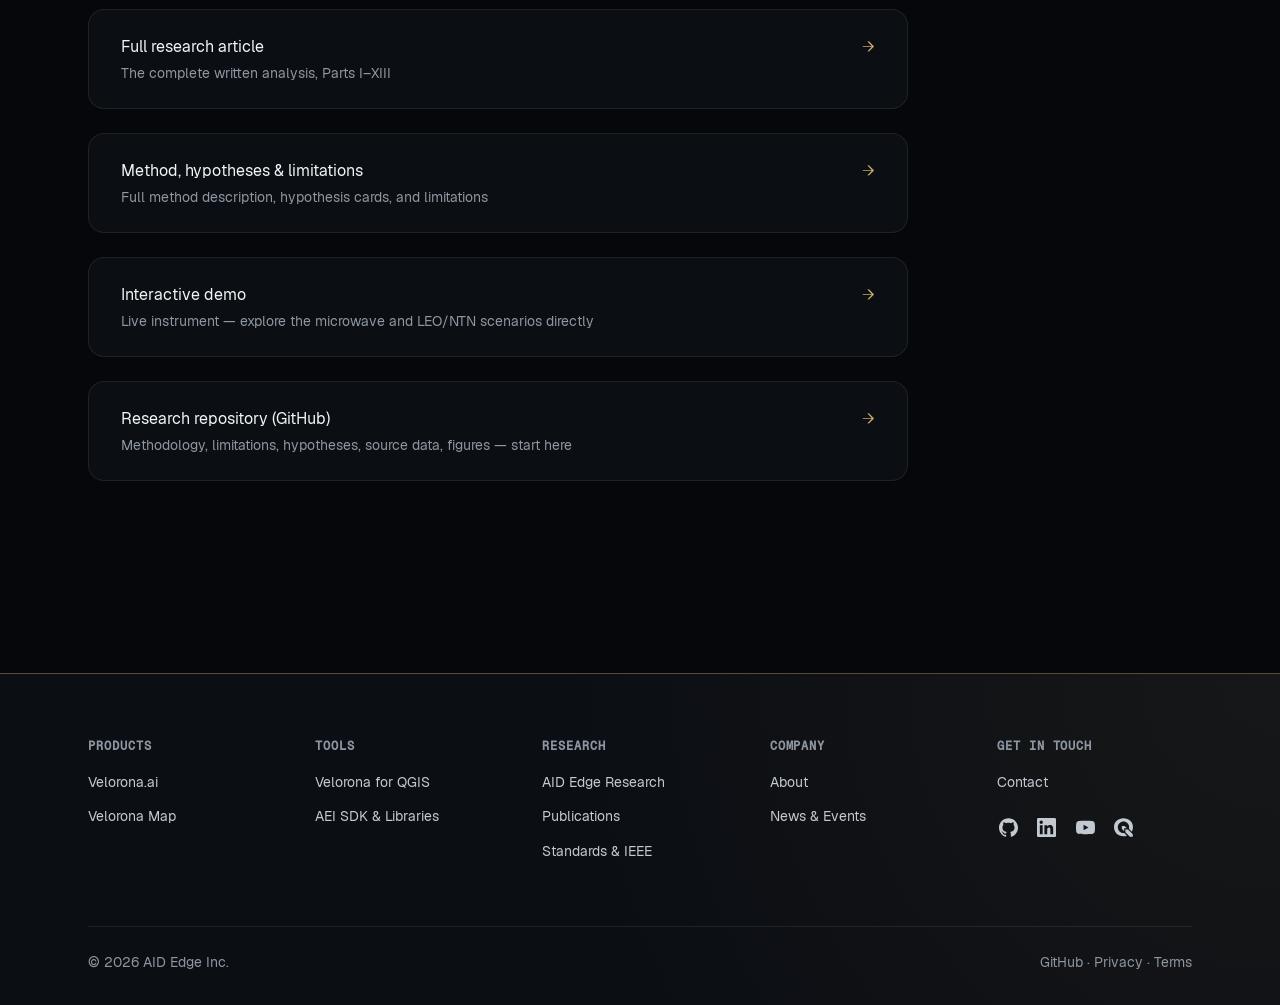
==== commit 446cc6a1: "Header: AID Edge Research Lab brand label with AID Edge gold accent Co-Authored-By: Claude Sonnet 5." ====
--- a/index.html
+++ b/index.html
@@ -113,7 +113,7 @@
 <body>
 <header class="site-header">
   <div class="ui-wrap nav-shell">
-    <a class="brand-text" href="/">AID Edge Research</a>
+    <a class="brand-text" href="/">AID Edge <span class="brand-accent">Research Lab</span></a>
     <div class="nav-right">
       <button type="button" class="nav-toggle" id="navToggle" aria-expanded="false" aria-controls="primaryNav" aria-label="Toggle menu"><span class="nav-toggle-bar"></span><span class="nav-toggle-bar"></span></button>
       <nav aria-label="Primary" id="primaryNav" class="nav-list">
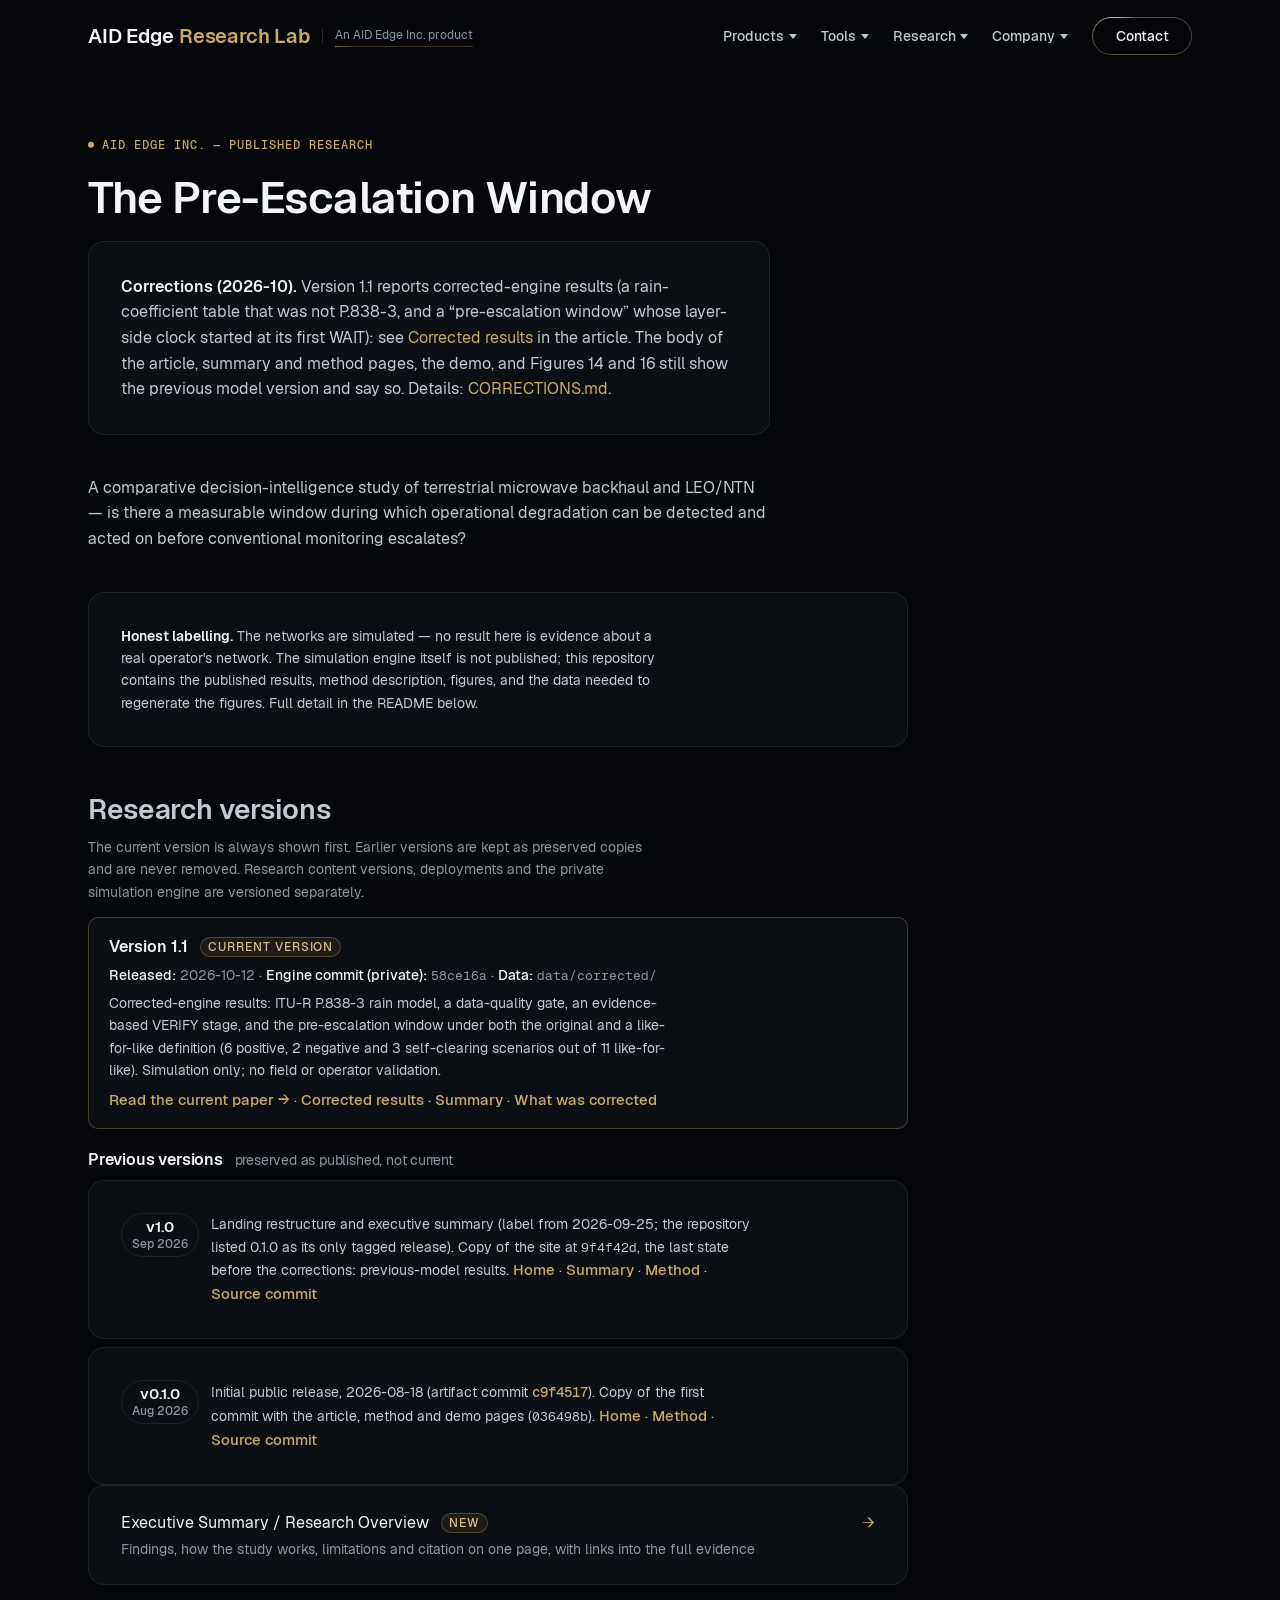
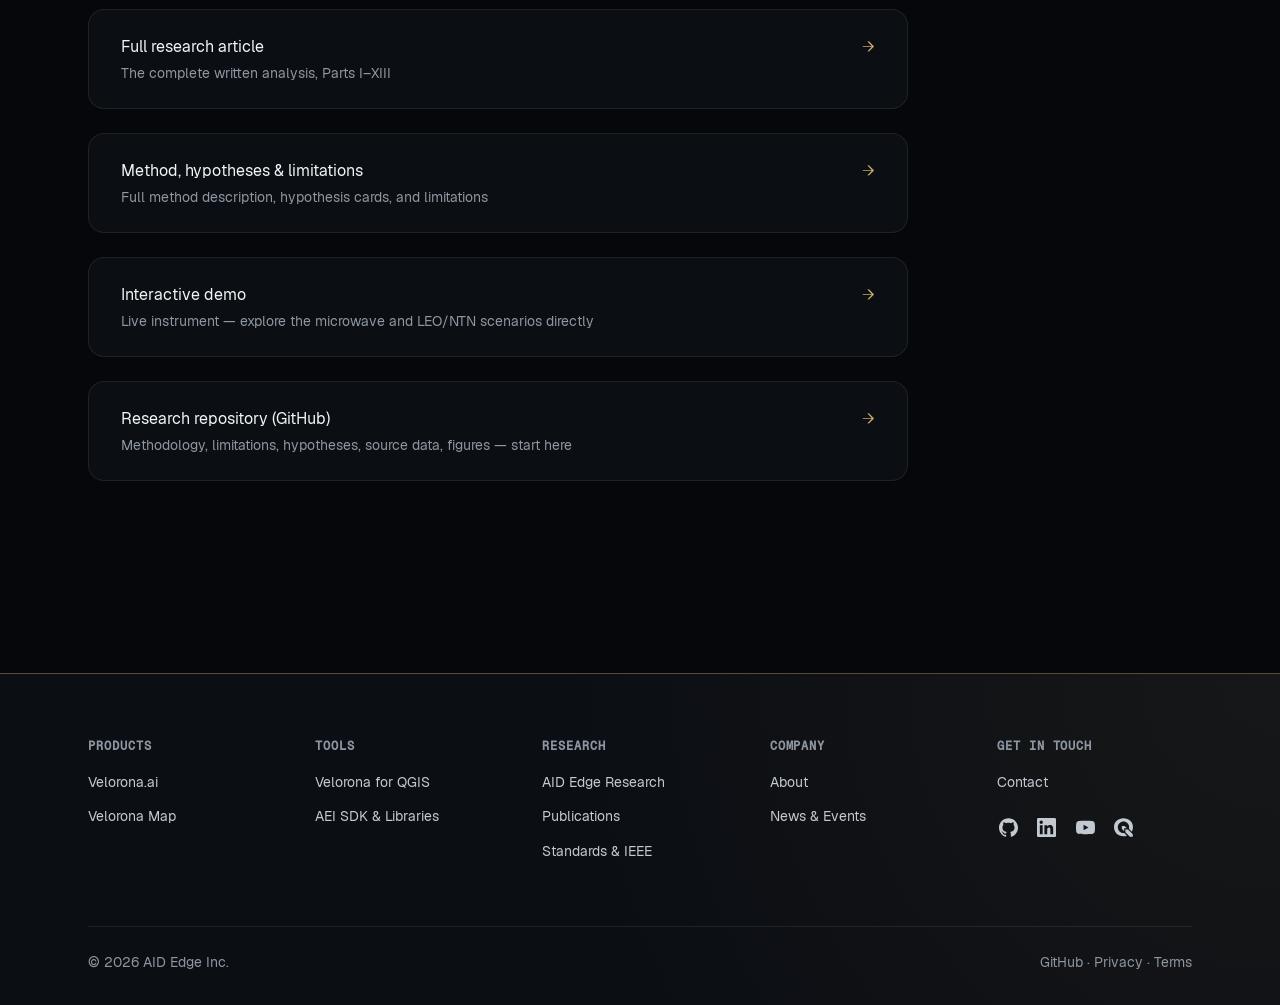
==== commit 770e53e1: "Header: Map-style brand lockup and linked AID Edge Inc. attribution Co-Authored-By: Claude Sonnet 5." ====
--- a/index.html
+++ b/index.html
@@ -113,7 +113,7 @@
 <body>
 <header class="site-header">
   <div class="ui-wrap nav-shell">
-    <a class="brand-text" href="/">AID Edge <span class="brand-accent">Research Lab</span></a>
+    <div class="brand-group"><a class="brand-text" href="/">AID Edge <span class="brand-accent">Research Lab</span></a><a class="parent-cue" href="https://aidedgeinc.com/"><span class="parent-cue-text">An AID Edge Inc. product</span></a></div>
     <div class="nav-right">
       <button type="button" class="nav-toggle" id="navToggle" aria-expanded="false" aria-controls="primaryNav" aria-label="Toggle menu"><span class="nav-toggle-bar"></span><span class="nav-toggle-bar"></span></button>
       <nav aria-label="Primary" id="primaryNav" class="nav-list">
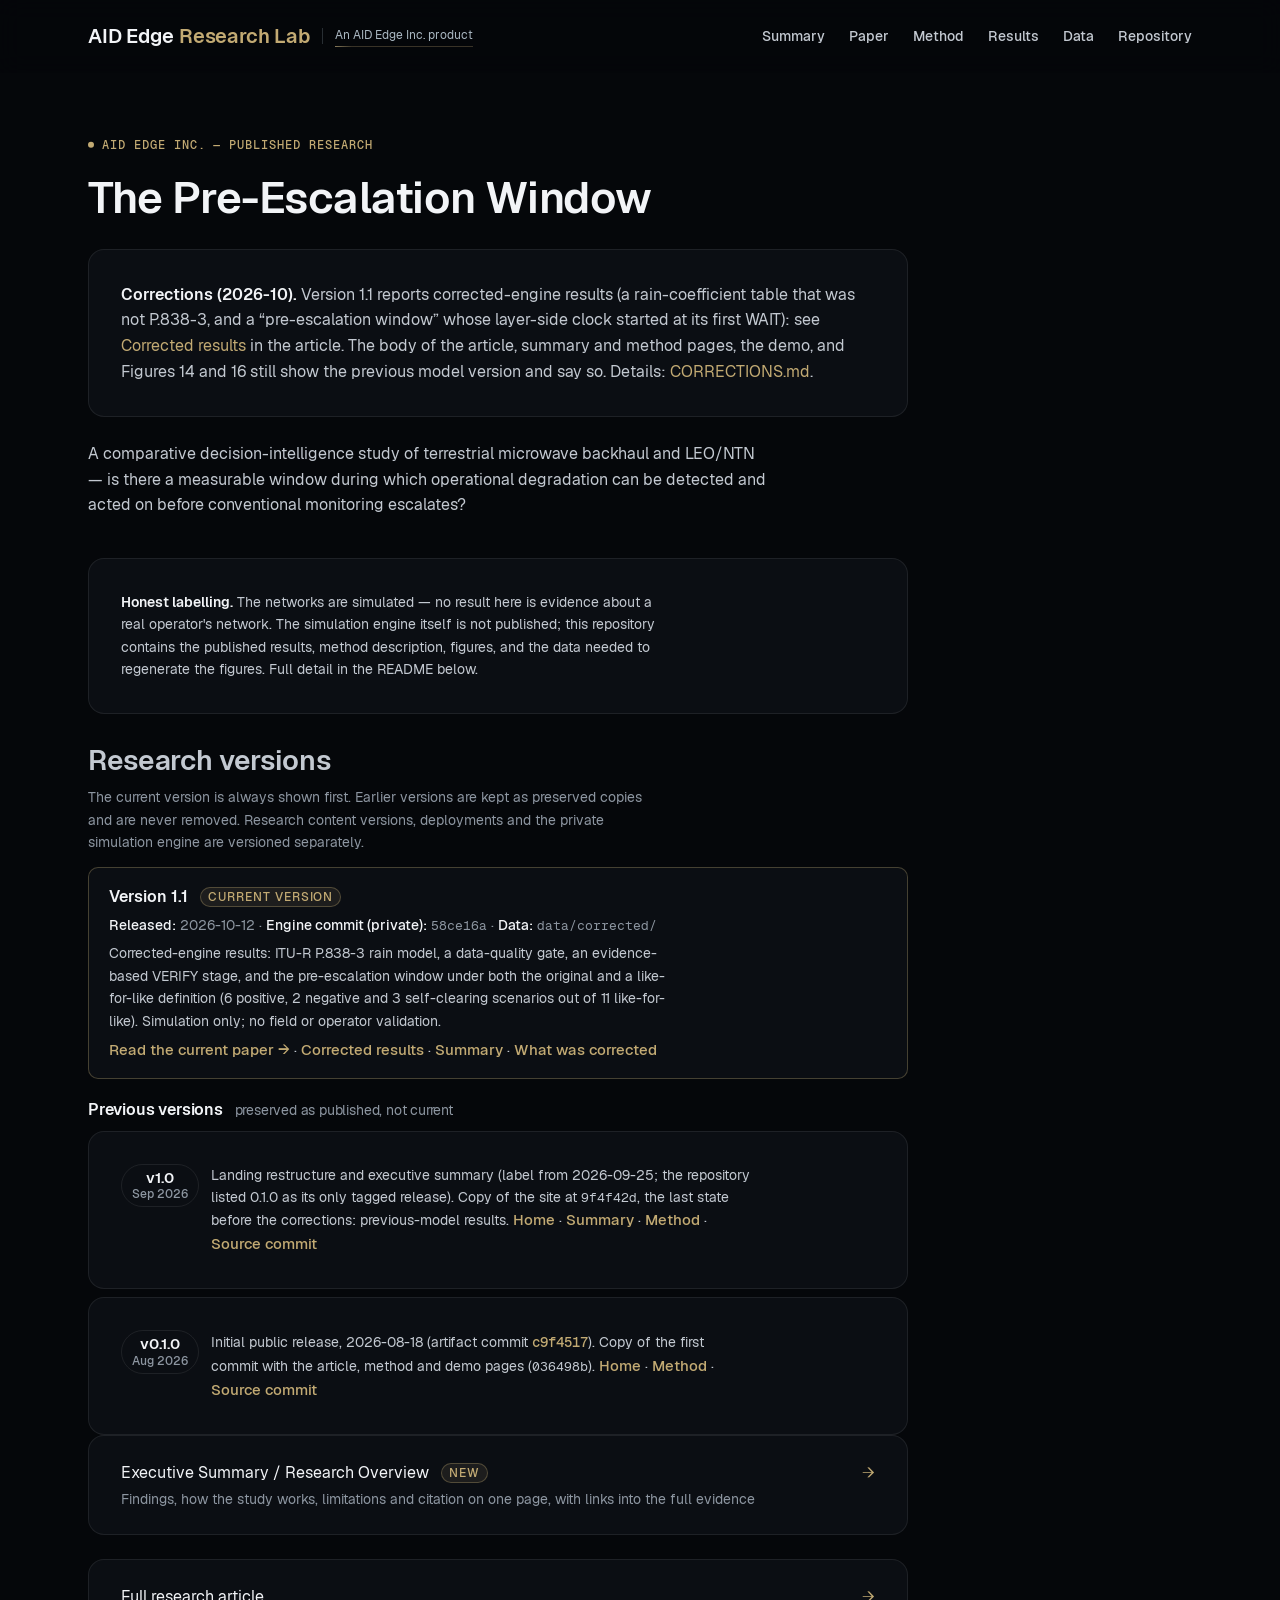
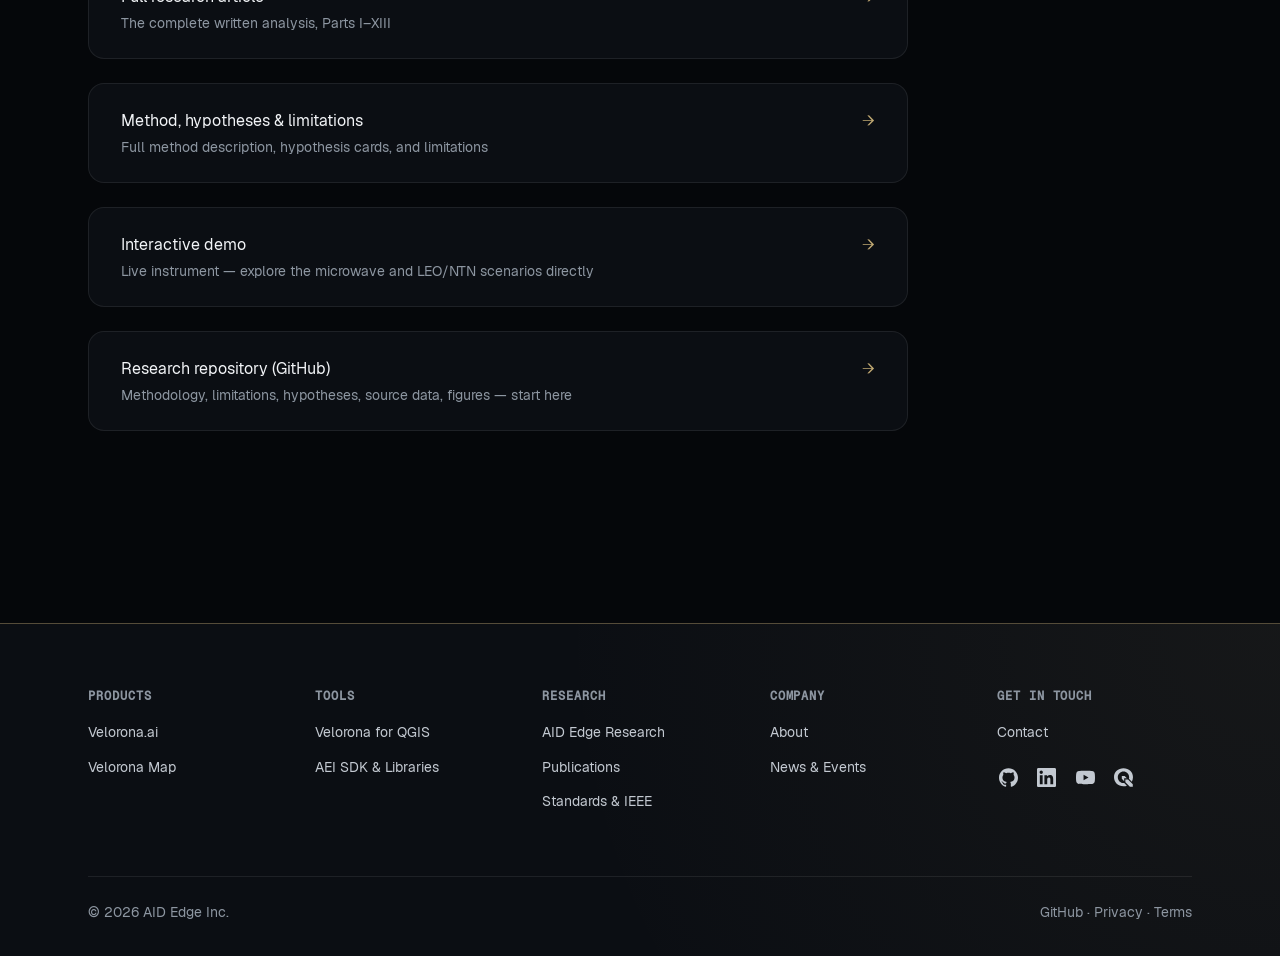
==== commit f8d2df24: "Research Lab: research-only nav, one gold (#C2AA73), Map-exact attribution colours, unified notices " ====
--- a/index.html
+++ b/index.html
@@ -117,13 +117,7 @@
     <div class="nav-right">
       <button type="button" class="nav-toggle" id="navToggle" aria-expanded="false" aria-controls="primaryNav" aria-label="Toggle menu"><span class="nav-toggle-bar"></span><span class="nav-toggle-bar"></span></button>
       <nav aria-label="Primary" id="primaryNav" class="nav-list">
-        <ul>
-          <li class="has-dropdown"><button type="button" class="nav-dropdown-trigger" aria-haspopup="true" aria-expanded="false">Products<span class="nav-caret" aria-hidden="true"></span></button><ul class="dropdown-menu"><li><a href="https://velorona.ai/"><span class="dd-label">Velorona.ai <span class="ext" aria-hidden="true">↗</span></span><span class="dd-note">Degradation Intelligence for Network Operations</span><span class="visually-hidden"> (external site)</span></a></li><li><a href="https://map.velorona.ai/"><span class="dd-label">Velorona Map <span class="ext" aria-hidden="true">↗</span></span><span class="dd-note">Geospatial &amp; Environmental Intelligence for telecom links</span><span class="visually-hidden"> (external site)</span></a></li></ul></li>
-          <li class="has-dropdown"><button type="button" class="nav-dropdown-trigger" aria-haspopup="true" aria-expanded="false">Tools<span class="nav-caret" aria-hidden="true"></span></button><ul class="dropdown-menu"><li><a href="https://plugins.qgis.org/plugins/velorona/"><span class="dd-label">Velorona for QGIS <span class="ext" aria-hidden="true">↗</span></span><span class="dd-note">Link analysis inside QGIS. A separate desktop tool.</span><span class="visually-hidden"> (external site)</span></a></li><li><a href="https://aidedgeinc.com/tools/#public-libraries"><span class="dd-label">AEI SDK &amp; Libraries</span><span class="dd-note">Python libraries from our engineering work. Some are public; some are proprietary.</span></a></li></ul></li>
-          <li class="has-dropdown"><button type="button" class="nav-dropdown-trigger" aria-haspopup="true" aria-expanded="false">Research<span class="nav-caret" aria-hidden="true"></span></button><ul class="dropdown-menu"><li><a href="/" class="active" aria-current="page"><span class="dd-label">AID Edge Research</span><span class="dd-note">The papers, methods and data behind our products.</span></a></li><li><a href="https://aidedgeinc.com/publications/"><span class="dd-label">Publications</span></a></li><li><a href="https://aidedgeinc.com/research-lab/#standards-publications"><span class="dd-label">Standards &amp; IEEE</span></a></li></ul></li>
-          <li class="has-dropdown"><button type="button" class="nav-dropdown-trigger" aria-haspopup="true" aria-expanded="false">Company<span class="nav-caret" aria-hidden="true"></span></button><ul class="dropdown-menu"><li><a href="https://aidedgeinc.com/about/"><span class="dd-label">About</span></a></li><li><a href="https://aidedgeinc.com/news-events/"><span class="dd-label">News &amp; Events</span></a></li></ul></li>
-        </ul>
-        <a class="nav-cta" href="https://aidedgeinc.com/contact/">Contact</a>
+        <ul><li><a href="/summary/">Summary</a></li><li><a href="/article/">Paper</a></li><li><a href="/method/">Method</a></li><li><a href="/article/#corrected-results">Results</a></li><li><a href="https://github.com/AIDEdgeInc-Lab/pre-escalation-window-paper/tree/main/data">Data</a></li><li><a href="https://github.com/AIDEdgeInc-Lab/pre-escalation-window-paper">Repository</a></li></ul>
       </nav>
     </div>
   </div>
--- a/ui-tokens.css
+++ b/ui-tokens.css
@@ -93,7 +93,7 @@
 
 /* One accent per property: the only brand difference. Accent is for eyebrows, primary CTA, active nav,
    key links, icons and the edge sweep. Never body text or large fills. */
-:root[data-brand='aidedge']  { --ui-accent: #C7A96B; }
+:root[data-brand='aidedge']  { --ui-accent: #C2AA73; }
 :root[data-brand='velorona'] { --ui-accent: #6A94D4; /* softened from #4B8DFF (final polish) */ }
 :root[data-brand='map']      { --ui-accent: #2EC4D6; }
 
--- a/brand.css
+++ b/brand.css
@@ -6,7 +6,7 @@
  *   Velorona   bg #05090C, elevated #081116, accent #5F98D1, secondary #7AAEE3,
  *              strong #99C6F3, deep #224B75, text #F5F7FA, muted #AAB8C2, faint #7C8790,
  *              neutral slate border rgba(96,108,118,.22), glow-wash rgba(90,165,220,.14)
- *   AID Edge   gold #C6A15B, light gold #D8BC84, deep gold #8F6A2D
+ *   AID Edge   gold #C2AA73, deep gold #8F6A2D
  *   Type       Geist Sans (400/500/600) + Geist Mono, self-hosted (SIL OFL, see /fonts)
  *
  * Load AFTER tokens.css (a generated, vendored file that must not be hand-edited). This file
@@ -56,11 +56,11 @@
   --blue-deep: #224B75;
 
   /* AID Edge gold (replaces the orange amber-300/400) */
-  --gold: #C6A15B;
-  --gold-light: #D8BC84;
+  --gold: #C2AA73;
+  --gold-light: #C2AA73;  /* one gold: the light tint is unified with --gold */
   --gold-deep: #8F6A2D;
-  --gold-soft: rgba(198, 161, 91, 0.10);
-  --gold-line: rgba(198, 161, 91, 0.32);
+  --gold-soft: rgba(194, 170, 115, 0.10);
+  --gold-line: rgba(194, 170, 115, 0.32);
   --amber-300: var(--gold-light);
   --amber-400: var(--gold);
 
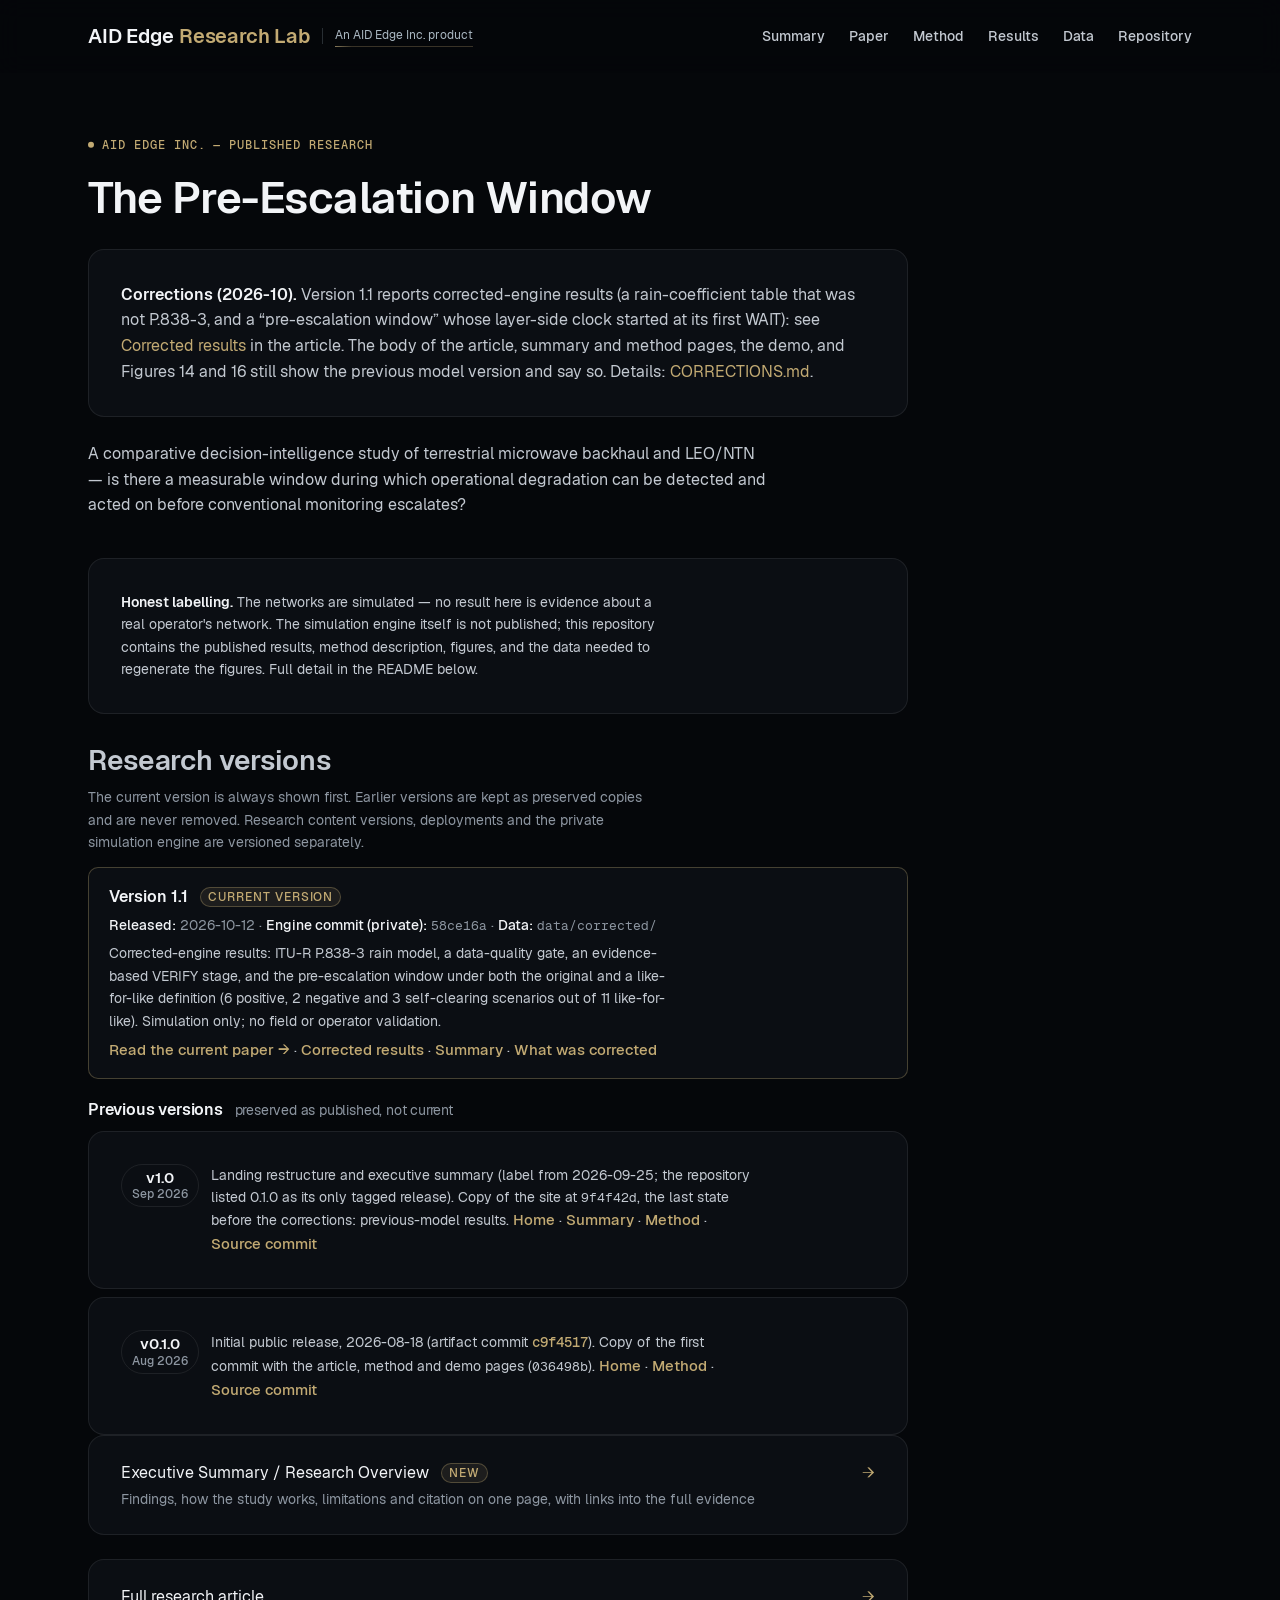
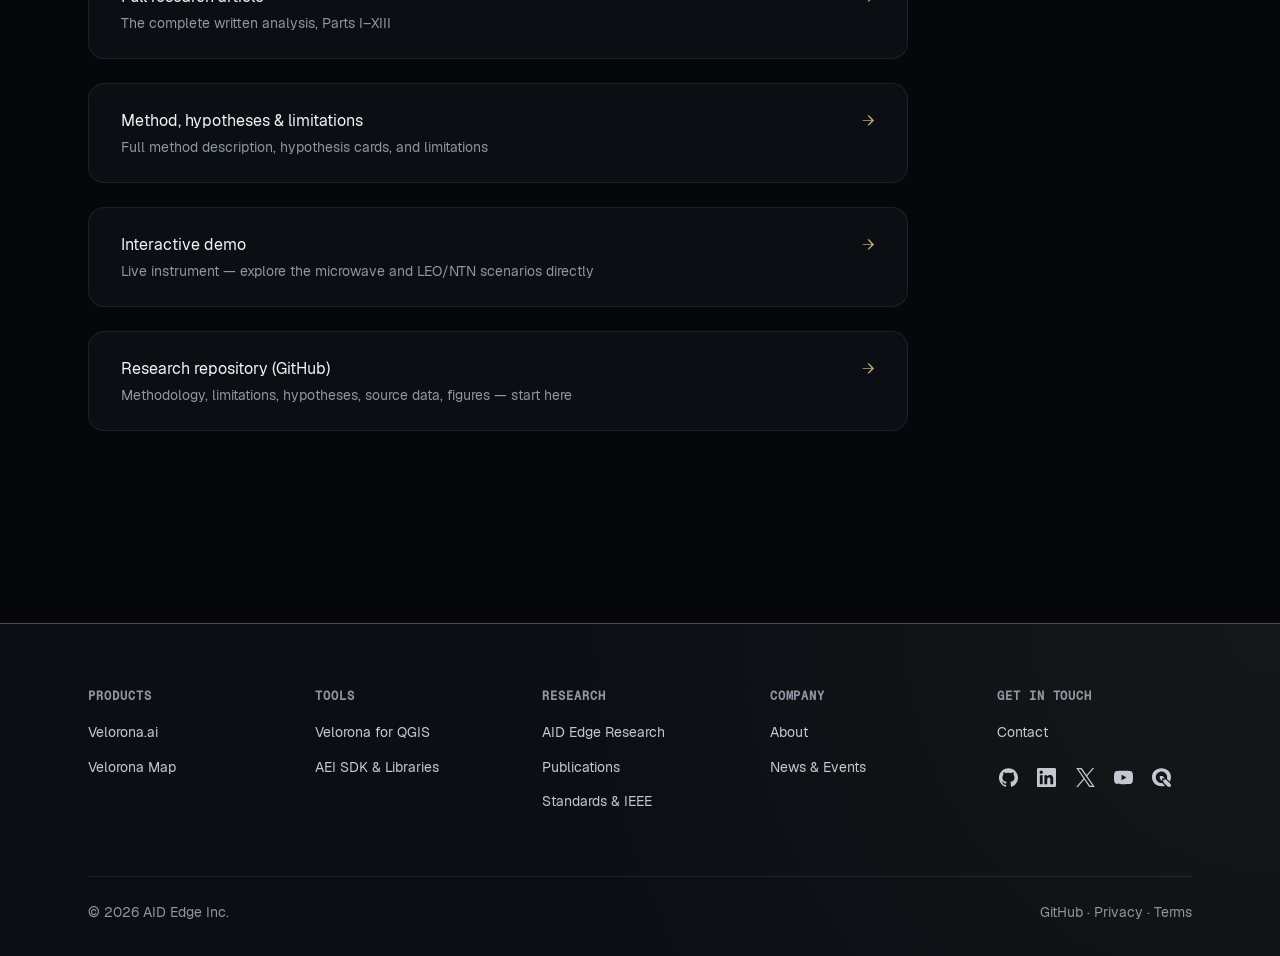
==== commit 85eb87a7: "Footer: add official X (@AIDEdgeInc) icon to the channel row Co-Authored-By: Claude Sonnet 5.5 <nore" ====
--- a/index.html
+++ b/index.html
@@ -180,7 +180,7 @@
   </div>
 <footer class="site-footer">
   <div class="ui-wrap">
-    <div class="footer-cols"><nav class="footer-col" aria-label="Products"><h2 class="footer-heading">Products</h2><ul><li><a href="https://velorona.ai/">Velorona.ai</a></li><li><a href="https://map.velorona.ai/">Velorona Map</a></li></ul></nav><nav class="footer-col" aria-label="Tools"><h2 class="footer-heading">Tools</h2><ul><li><a href="https://plugins.qgis.org/plugins/velorona/">Velorona for QGIS</a></li><li><a href="https://aidedgeinc.com/tools/#public-libraries">AEI SDK &amp; Libraries</a></li></ul></nav><nav class="footer-col" aria-label="Research"><h2 class="footer-heading">Research</h2><ul><li><a href="/">AID Edge Research</a></li><li><a href="https://aidedgeinc.com/publications/">Publications</a></li><li><a href="https://aidedgeinc.com/research-lab/#standards-publications">Standards &amp; IEEE</a></li></ul></nav><nav class="footer-col" aria-label="Company"><h2 class="footer-heading">Company</h2><ul><li><a href="https://aidedgeinc.com/about/">About</a></li><li><a href="https://aidedgeinc.com/news-events/">News &amp; Events</a></li></ul></nav><nav class="footer-col" aria-label="Contact"><h2 class="footer-heading">Get in touch</h2><ul><li><a href="https://aidedgeinc.com/contact/">Contact</a></li></ul><ul class="channel-icons" aria-label="Official channels"><li><a class="channel-link channel-link--github" href="https://github.com/AIDEdgeInc-Lab" target="_blank" rel="noopener noreferrer" aria-label="GitHub, AID Edge Inc. (opens in new tab)" title="GitHub, AID Edge Inc."><svg viewBox="0 0 24 24" width="19" height="19" fill="currentColor" aria-hidden="true" focusable="false"><path d="M12 .297c-6.63 0-12 5.373-12 12 0 5.303 3.438 9.8 8.205 11.385.6.113.82-.258.82-.577 0-.285-.01-1.04-.015-2.04-3.338.724-4.042-1.61-4.042-1.61C4.422 18.07 3.633 17.7 3.633 17.7c-1.087-.744.084-.729.084-.729 1.205.084 1.838 1.236 1.838 1.236 1.07 1.835 2.809 1.305 3.495.998.108-.776.417-1.305.76-1.605-2.665-.3-5.466-1.332-5.466-5.93 0-1.31.465-2.38 1.235-3.22-.135-.303-.54-1.523.105-3.176 0 0 1.005-.322 3.3 1.23.96-.267 1.98-.399 3-.405 1.02.006 2.04.138 3 .405 2.28-1.552 3.285-1.23 3.285-1.23.645 1.653.24 2.873.12 3.176.765.84 1.23 1.91 1.23 3.22 0 4.61-2.805 5.625-5.475 5.92.42.36.81 1.096.81 2.22 0 1.606-.015 2.896-.015 3.286 0 .315.21.69.825.57C20.565 22.092 24 17.592 24 12.297c0-6.627-5.373-12-12-12"/></svg></a></li><li><a class="channel-link channel-link--linkedin" href="https://www.linkedin.com/company/aid-edge-inc/" target="_blank" rel="noopener noreferrer" aria-label="LinkedIn, AID Edge Inc. (opens in new tab)" title="LinkedIn, AID Edge Inc."><svg viewBox="0 0 24 24" width="19" height="19" fill="currentColor" aria-hidden="true" focusable="false"><path d="M20.447 20.452h-3.554v-5.569c0-1.328-.027-3.037-1.852-3.037-1.853 0-2.136 1.445-2.136 2.939v5.667H9.351V9h3.414v1.561h.046c.477-.9 1.637-1.85 3.37-1.85 3.601 0 4.267 2.37 4.267 5.455v6.286zM5.337 7.433c-1.144 0-2.063-.926-2.063-2.065 0-1.138.92-2.063 2.063-2.063 1.14 0 2.064.925 2.064 2.063 0 1.139-.925 2.065-2.064 2.065zm1.782 13.019H3.555V9h3.564v11.452zM22.225 0H1.771C.792 0 0 .774 0 1.729v20.542C0 23.227.792 24 1.771 24h20.451C23.2 24 24 23.227 24 22.271V1.729C24 .774 23.2 0 22.222 0h.003z"/></svg></a></li><li><a class="channel-link channel-link--youtube" href="https://www.youtube.com/@VeloronaByAIDEdgeInc" target="_blank" rel="noopener noreferrer" aria-label="YouTube, @VeloronaByAIDEdgeInc (opens in new tab)" title="YouTube, @VeloronaByAIDEdgeInc"><svg viewBox="0 0 24 24" width="19" height="19" fill="currentColor" aria-hidden="true" focusable="false"><path d="M23.498 6.186a3.016 3.016 0 0 0-2.122-2.136C19.505 3.545 12 3.545 12 3.545s-7.505 0-9.377.505A3.017 3.017 0 0 0 .502 6.186C0 8.07 0 12 0 12s0 3.93.502 5.814a3.016 3.016 0 0 0 2.122 2.136c1.871.505 9.376.505 9.376.505s7.505 0 9.377-.505a3.015 3.015 0 0 0 2.122-2.136C24 15.93 24 12 24 12s0-3.93-.502-5.814zM9.545 15.568V8.432L15.818 12l-6.273 3.568z"/></svg></a></li><li><a class="channel-link channel-link--qgis" href="https://plugins.qgis.org/plugins/velorona/" target="_blank" rel="noopener noreferrer" aria-label="Velorona for QGIS (opens in new tab)" title="Velorona for QGIS"><svg viewBox="0 0 128 128" width="19" height="19" fill="currentColor" aria-hidden="true" focusable="false"><path d="M68.613 69.625L86.891 69.625L71.697 54.625L52.613 54.625L52.613 72.746L68.613 88.548ZM126.613 109.057L94.488 77.625L76.613 77.625L76.613 96.033L107.143 126.625L126.613 126.625ZM68.923,101.552c-1.165,0.242-1.769,0.157-4.685,0.157c-20.866,0-38.612-17.158-38.612-39.406 c0-22.248,17.551-39.027,38.612-39.027s37.833,16.78,37.833,39.027c0,3.619-0.451,7.099-1.284,10.398L120.1,92.012 c4.979-8.726,7.765-18.869,7.765-29.857c0-34.289-27.363-59.963-64.016-59.963C27.363,2.191,0,27.696,0,62.154 c0,34.625,27.363,60.638,63.848,60.638c9.417,0,16.069-1.469,23.042-3.761L68.923,101.552z"/></svg></a></li></ul></nav></div>
+    <div class="footer-cols"><nav class="footer-col" aria-label="Products"><h2 class="footer-heading">Products</h2><ul><li><a href="https://velorona.ai/">Velorona.ai</a></li><li><a href="https://map.velorona.ai/">Velorona Map</a></li></ul></nav><nav class="footer-col" aria-label="Tools"><h2 class="footer-heading">Tools</h2><ul><li><a href="https://plugins.qgis.org/plugins/velorona/">Velorona for QGIS</a></li><li><a href="https://aidedgeinc.com/tools/#public-libraries">AEI SDK &amp; Libraries</a></li></ul></nav><nav class="footer-col" aria-label="Research"><h2 class="footer-heading">Research</h2><ul><li><a href="/">AID Edge Research</a></li><li><a href="https://aidedgeinc.com/publications/">Publications</a></li><li><a href="https://aidedgeinc.com/research-lab/#standards-publications">Standards &amp; IEEE</a></li></ul></nav><nav class="footer-col" aria-label="Company"><h2 class="footer-heading">Company</h2><ul><li><a href="https://aidedgeinc.com/about/">About</a></li><li><a href="https://aidedgeinc.com/news-events/">News &amp; Events</a></li></ul></nav><nav class="footer-col" aria-label="Contact"><h2 class="footer-heading">Get in touch</h2><ul><li><a href="https://aidedgeinc.com/contact/">Contact</a></li></ul><ul class="channel-icons" aria-label="Official channels"><li><a class="channel-link channel-link--github" href="https://github.com/AIDEdgeInc-Lab" target="_blank" rel="noopener noreferrer" aria-label="GitHub, AID Edge Inc. (opens in new tab)" title="GitHub, AID Edge Inc."><svg viewBox="0 0 24 24" width="19" height="19" fill="currentColor" aria-hidden="true" focusable="false"><path d="M12 .297c-6.63 0-12 5.373-12 12 0 5.303 3.438 9.8 8.205 11.385.6.113.82-.258.82-.577 0-.285-.01-1.04-.015-2.04-3.338.724-4.042-1.61-4.042-1.61C4.422 18.07 3.633 17.7 3.633 17.7c-1.087-.744.084-.729.084-.729 1.205.084 1.838 1.236 1.838 1.236 1.07 1.835 2.809 1.305 3.495.998.108-.776.417-1.305.76-1.605-2.665-.3-5.466-1.332-5.466-5.93 0-1.31.465-2.38 1.235-3.22-.135-.303-.54-1.523.105-3.176 0 0 1.005-.322 3.3 1.23.96-.267 1.98-.399 3-.405 1.02.006 2.04.138 3 .405 2.28-1.552 3.285-1.23 3.285-1.23.645 1.653.24 2.873.12 3.176.765.84 1.23 1.91 1.23 3.22 0 4.61-2.805 5.625-5.475 5.92.42.36.81 1.096.81 2.22 0 1.606-.015 2.896-.015 3.286 0 .315.21.69.825.57C20.565 22.092 24 17.592 24 12.297c0-6.627-5.373-12-12-12"/></svg></a></li><li><a class="channel-link channel-link--linkedin" href="https://www.linkedin.com/company/aid-edge-inc/" target="_blank" rel="noopener noreferrer" aria-label="LinkedIn, AID Edge Inc. (opens in new tab)" title="LinkedIn, AID Edge Inc."><svg viewBox="0 0 24 24" width="19" height="19" fill="currentColor" aria-hidden="true" focusable="false"><path d="M20.447 20.452h-3.554v-5.569c0-1.328-.027-3.037-1.852-3.037-1.853 0-2.136 1.445-2.136 2.939v5.667H9.351V9h3.414v1.561h.046c.477-.9 1.637-1.85 3.37-1.85 3.601 0 4.267 2.37 4.267 5.455v6.286zM5.337 7.433c-1.144 0-2.063-.926-2.063-2.065 0-1.138.92-2.063 2.063-2.063 1.14 0 2.064.925 2.064 2.063 0 1.139-.925 2.065-2.064 2.065zm1.782 13.019H3.555V9h3.564v11.452zM22.225 0H1.771C.792 0 0 .774 0 1.729v20.542C0 23.227.792 24 1.771 24h20.451C23.2 24 24 23.227 24 22.271V1.729C24 .774 23.2 0 22.222 0h.003z"/></svg></a></li><li><a class="channel-link channel-link--x" href="https://x.com/AIDEdgeInc" target="_blank" rel="noopener noreferrer" aria-label="Follow AID Edge Inc. on X (opens in new tab)" title="Follow AID Edge Inc. on X"><svg viewBox="0 0 24 24" width="19" height="19" fill="currentColor" aria-hidden="true" focusable="false"><path d="M14.234 10.162 22.977 0h-2.072l-7.591 8.824L7.251 0H.258l9.168 13.343L.258 24H2.33l8.016-9.318L16.749 24h6.993zm-2.837 3.299-.929-1.329L3.076 1.56h3.182l5.965 8.532.929 1.329 7.754 11.09h-3.182z"/></svg></a></li><li><a class="channel-link channel-link--youtube" href="https://www.youtube.com/@VeloronaByAIDEdgeInc" target="_blank" rel="noopener noreferrer" aria-label="YouTube, @VeloronaByAIDEdgeInc (opens in new tab)" title="YouTube, @VeloronaByAIDEdgeInc"><svg viewBox="0 0 24 24" width="19" height="19" fill="currentColor" aria-hidden="true" focusable="false"><path d="M23.498 6.186a3.016 3.016 0 0 0-2.122-2.136C19.505 3.545 12 3.545 12 3.545s-7.505 0-9.377.505A3.017 3.017 0 0 0 .502 6.186C0 8.07 0 12 0 12s0 3.93.502 5.814a3.016 3.016 0 0 0 2.122 2.136c1.871.505 9.376.505 9.376.505s7.505 0 9.377-.505a3.015 3.015 0 0 0 2.122-2.136C24 15.93 24 12 24 12s0-3.93-.502-5.814zM9.545 15.568V8.432L15.818 12l-6.273 3.568z"/></svg></a></li><li><a class="channel-link channel-link--qgis" href="https://plugins.qgis.org/plugins/velorona/" target="_blank" rel="noopener noreferrer" aria-label="Velorona for QGIS (opens in new tab)" title="Velorona for QGIS"><svg viewBox="0 0 128 128" width="19" height="19" fill="currentColor" aria-hidden="true" focusable="false"><path d="M68.613 69.625L86.891 69.625L71.697 54.625L52.613 54.625L52.613 72.746L68.613 88.548ZM126.613 109.057L94.488 77.625L76.613 77.625L76.613 96.033L107.143 126.625L126.613 126.625ZM68.923,101.552c-1.165,0.242-1.769,0.157-4.685,0.157c-20.866,0-38.612-17.158-38.612-39.406 c0-22.248,17.551-39.027,38.612-39.027s37.833,16.78,37.833,39.027c0,3.619-0.451,7.099-1.284,10.398L120.1,92.012 c4.979-8.726,7.765-18.869,7.765-29.857c0-34.289-27.363-59.963-64.016-59.963C27.363,2.191,0,27.696,0,62.154 c0,34.625,27.363,60.638,63.848,60.638c9.417,0,16.069-1.469,23.042-3.761L68.923,101.552z"/></svg></a></li></ul></nav></div>
     <div class="footer-bottom">
       <p class="footer-copyright">&copy; 2026 AID Edge Inc.</p>
       <p class="footer-legal"><a href="https://github.com/AIDEdgeInc-Lab">GitHub</a> &middot; <a href="https://aidedgeinc.com/privacy-policy/">Privacy</a> &middot; <a href="https://aidedgeinc.com/terms-of-use/">Terms</a></p>
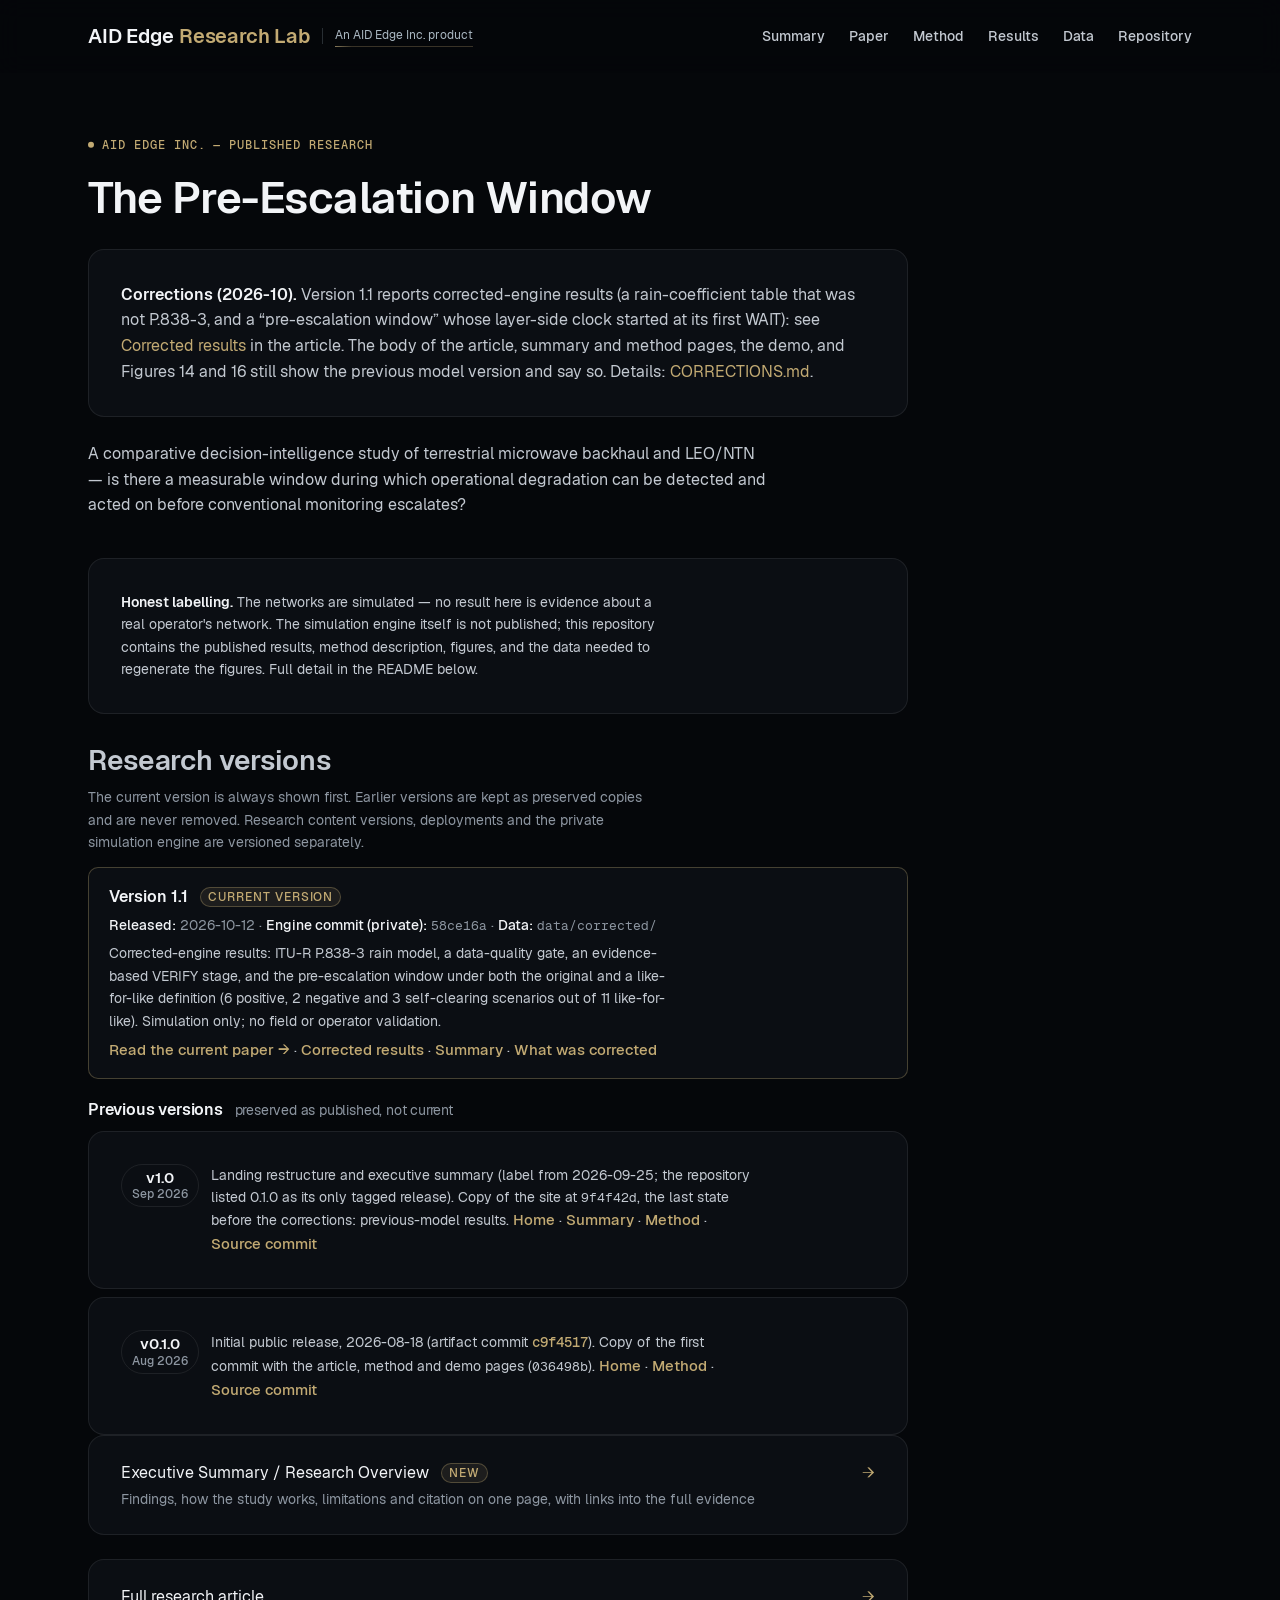
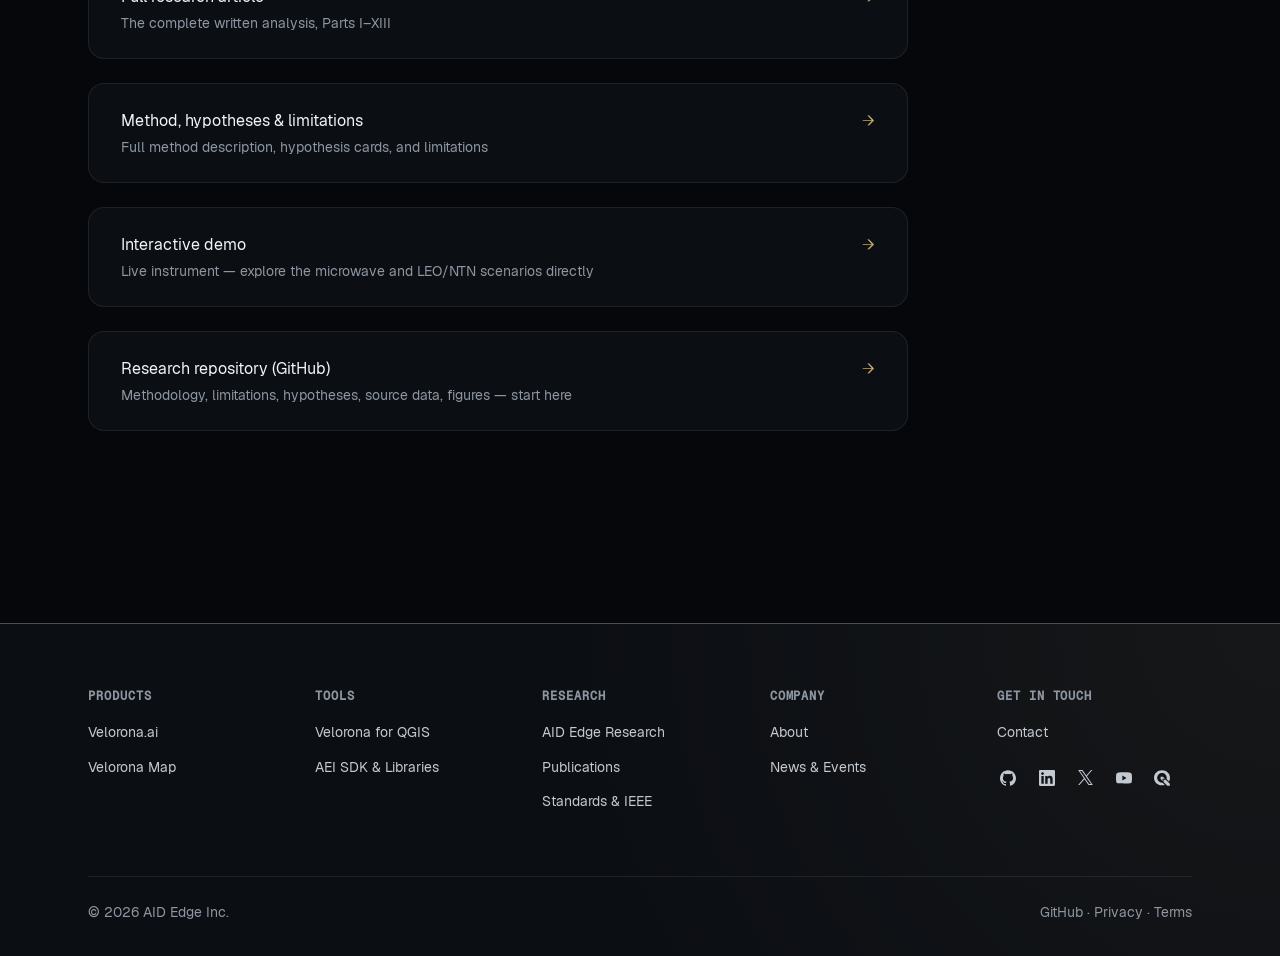
==== commit e9e6d2c1: "Footer: smaller, uniform channel icons (16px, X 15px) Co-Authored-By: Claude Sonnet 5.5 <noreply@ant" ====
--- a/index.html
+++ b/index.html
@@ -180,7 +180,7 @@
   </div>
 <footer class="site-footer">
   <div class="ui-wrap">
-    <div class="footer-cols"><nav class="footer-col" aria-label="Products"><h2 class="footer-heading">Products</h2><ul><li><a href="https://velorona.ai/">Velorona.ai</a></li><li><a href="https://map.velorona.ai/">Velorona Map</a></li></ul></nav><nav class="footer-col" aria-label="Tools"><h2 class="footer-heading">Tools</h2><ul><li><a href="https://plugins.qgis.org/plugins/velorona/">Velorona for QGIS</a></li><li><a href="https://aidedgeinc.com/tools/#public-libraries">AEI SDK &amp; Libraries</a></li></ul></nav><nav class="footer-col" aria-label="Research"><h2 class="footer-heading">Research</h2><ul><li><a href="/">AID Edge Research</a></li><li><a href="https://aidedgeinc.com/publications/">Publications</a></li><li><a href="https://aidedgeinc.com/research-lab/#standards-publications">Standards &amp; IEEE</a></li></ul></nav><nav class="footer-col" aria-label="Company"><h2 class="footer-heading">Company</h2><ul><li><a href="https://aidedgeinc.com/about/">About</a></li><li><a href="https://aidedgeinc.com/news-events/">News &amp; Events</a></li></ul></nav><nav class="footer-col" aria-label="Contact"><h2 class="footer-heading">Get in touch</h2><ul><li><a href="https://aidedgeinc.com/contact/">Contact</a></li></ul><ul class="channel-icons" aria-label="Official channels"><li><a class="channel-link channel-link--github" href="https://github.com/AIDEdgeInc-Lab" target="_blank" rel="noopener noreferrer" aria-label="GitHub, AID Edge Inc. (opens in new tab)" title="GitHub, AID Edge Inc."><svg viewBox="0 0 24 24" width="19" height="19" fill="currentColor" aria-hidden="true" focusable="false"><path d="M12 .297c-6.63 0-12 5.373-12 12 0 5.303 3.438 9.8 8.205 11.385.6.113.82-.258.82-.577 0-.285-.01-1.04-.015-2.04-3.338.724-4.042-1.61-4.042-1.61C4.422 18.07 3.633 17.7 3.633 17.7c-1.087-.744.084-.729.084-.729 1.205.084 1.838 1.236 1.838 1.236 1.07 1.835 2.809 1.305 3.495.998.108-.776.417-1.305.76-1.605-2.665-.3-5.466-1.332-5.466-5.93 0-1.31.465-2.38 1.235-3.22-.135-.303-.54-1.523.105-3.176 0 0 1.005-.322 3.3 1.23.96-.267 1.98-.399 3-.405 1.02.006 2.04.138 3 .405 2.28-1.552 3.285-1.23 3.285-1.23.645 1.653.24 2.873.12 3.176.765.84 1.23 1.91 1.23 3.22 0 4.61-2.805 5.625-5.475 5.92.42.36.81 1.096.81 2.22 0 1.606-.015 2.896-.015 3.286 0 .315.21.69.825.57C20.565 22.092 24 17.592 24 12.297c0-6.627-5.373-12-12-12"/></svg></a></li><li><a class="channel-link channel-link--linkedin" href="https://www.linkedin.com/company/aid-edge-inc/" target="_blank" rel="noopener noreferrer" aria-label="LinkedIn, AID Edge Inc. (opens in new tab)" title="LinkedIn, AID Edge Inc."><svg viewBox="0 0 24 24" width="19" height="19" fill="currentColor" aria-hidden="true" focusable="false"><path d="M20.447 20.452h-3.554v-5.569c0-1.328-.027-3.037-1.852-3.037-1.853 0-2.136 1.445-2.136 2.939v5.667H9.351V9h3.414v1.561h.046c.477-.9 1.637-1.85 3.37-1.85 3.601 0 4.267 2.37 4.267 5.455v6.286zM5.337 7.433c-1.144 0-2.063-.926-2.063-2.065 0-1.138.92-2.063 2.063-2.063 1.14 0 2.064.925 2.064 2.063 0 1.139-.925 2.065-2.064 2.065zm1.782 13.019H3.555V9h3.564v11.452zM22.225 0H1.771C.792 0 0 .774 0 1.729v20.542C0 23.227.792 24 1.771 24h20.451C23.2 24 24 23.227 24 22.271V1.729C24 .774 23.2 0 22.222 0h.003z"/></svg></a></li><li><a class="channel-link channel-link--x" href="https://x.com/AIDEdgeInc" target="_blank" rel="noopener noreferrer" aria-label="Follow AID Edge Inc. on X (opens in new tab)" title="Follow AID Edge Inc. on X"><svg viewBox="0 0 24 24" width="19" height="19" fill="currentColor" aria-hidden="true" focusable="false"><path d="M14.234 10.162 22.977 0h-2.072l-7.591 8.824L7.251 0H.258l9.168 13.343L.258 24H2.33l8.016-9.318L16.749 24h6.993zm-2.837 3.299-.929-1.329L3.076 1.56h3.182l5.965 8.532.929 1.329 7.754 11.09h-3.182z"/></svg></a></li><li><a class="channel-link channel-link--youtube" href="https://www.youtube.com/@VeloronaByAIDEdgeInc" target="_blank" rel="noopener noreferrer" aria-label="YouTube, @VeloronaByAIDEdgeInc (opens in new tab)" title="YouTube, @VeloronaByAIDEdgeInc"><svg viewBox="0 0 24 24" width="19" height="19" fill="currentColor" aria-hidden="true" focusable="false"><path d="M23.498 6.186a3.016 3.016 0 0 0-2.122-2.136C19.505 3.545 12 3.545 12 3.545s-7.505 0-9.377.505A3.017 3.017 0 0 0 .502 6.186C0 8.07 0 12 0 12s0 3.93.502 5.814a3.016 3.016 0 0 0 2.122 2.136c1.871.505 9.376.505 9.376.505s7.505 0 9.377-.505a3.015 3.015 0 0 0 2.122-2.136C24 15.93 24 12 24 12s0-3.93-.502-5.814zM9.545 15.568V8.432L15.818 12l-6.273 3.568z"/></svg></a></li><li><a class="channel-link channel-link--qgis" href="https://plugins.qgis.org/plugins/velorona/" target="_blank" rel="noopener noreferrer" aria-label="Velorona for QGIS (opens in new tab)" title="Velorona for QGIS"><svg viewBox="0 0 128 128" width="19" height="19" fill="currentColor" aria-hidden="true" focusable="false"><path d="M68.613 69.625L86.891 69.625L71.697 54.625L52.613 54.625L52.613 72.746L68.613 88.548ZM126.613 109.057L94.488 77.625L76.613 77.625L76.613 96.033L107.143 126.625L126.613 126.625ZM68.923,101.552c-1.165,0.242-1.769,0.157-4.685,0.157c-20.866,0-38.612-17.158-38.612-39.406 c0-22.248,17.551-39.027,38.612-39.027s37.833,16.78,37.833,39.027c0,3.619-0.451,7.099-1.284,10.398L120.1,92.012 c4.979-8.726,7.765-18.869,7.765-29.857c0-34.289-27.363-59.963-64.016-59.963C27.363,2.191,0,27.696,0,62.154 c0,34.625,27.363,60.638,63.848,60.638c9.417,0,16.069-1.469,23.042-3.761L68.923,101.552z"/></svg></a></li></ul></nav></div>
+    <div class="footer-cols"><nav class="footer-col" aria-label="Products"><h2 class="footer-heading">Products</h2><ul><li><a href="https://velorona.ai/">Velorona.ai</a></li><li><a href="https://map.velorona.ai/">Velorona Map</a></li></ul></nav><nav class="footer-col" aria-label="Tools"><h2 class="footer-heading">Tools</h2><ul><li><a href="https://plugins.qgis.org/plugins/velorona/">Velorona for QGIS</a></li><li><a href="https://aidedgeinc.com/tools/#public-libraries">AEI SDK &amp; Libraries</a></li></ul></nav><nav class="footer-col" aria-label="Research"><h2 class="footer-heading">Research</h2><ul><li><a href="/">AID Edge Research</a></li><li><a href="https://aidedgeinc.com/publications/">Publications</a></li><li><a href="https://aidedgeinc.com/research-lab/#standards-publications">Standards &amp; IEEE</a></li></ul></nav><nav class="footer-col" aria-label="Company"><h2 class="footer-heading">Company</h2><ul><li><a href="https://aidedgeinc.com/about/">About</a></li><li><a href="https://aidedgeinc.com/news-events/">News &amp; Events</a></li></ul></nav><nav class="footer-col" aria-label="Contact"><h2 class="footer-heading">Get in touch</h2><ul><li><a href="https://aidedgeinc.com/contact/">Contact</a></li></ul><ul class="channel-icons" aria-label="Official channels"><li><a class="channel-link channel-link--github" href="https://github.com/AIDEdgeInc-Lab" target="_blank" rel="noopener noreferrer" aria-label="GitHub, AID Edge Inc. (opens in new tab)" title="GitHub, AID Edge Inc."><svg viewBox="0 0 24 24" width="16" height="16" fill="currentColor" aria-hidden="true" focusable="false"><path d="M12 .297c-6.63 0-12 5.373-12 12 0 5.303 3.438 9.8 8.205 11.385.6.113.82-.258.82-.577 0-.285-.01-1.04-.015-2.04-3.338.724-4.042-1.61-4.042-1.61C4.422 18.07 3.633 17.7 3.633 17.7c-1.087-.744.084-.729.084-.729 1.205.084 1.838 1.236 1.838 1.236 1.07 1.835 2.809 1.305 3.495.998.108-.776.417-1.305.76-1.605-2.665-.3-5.466-1.332-5.466-5.93 0-1.31.465-2.38 1.235-3.22-.135-.303-.54-1.523.105-3.176 0 0 1.005-.322 3.3 1.23.96-.267 1.98-.399 3-.405 1.02.006 2.04.138 3 .405 2.28-1.552 3.285-1.23 3.285-1.23.645 1.653.24 2.873.12 3.176.765.84 1.23 1.91 1.23 3.22 0 4.61-2.805 5.625-5.475 5.92.42.36.81 1.096.81 2.22 0 1.606-.015 2.896-.015 3.286 0 .315.21.69.825.57C20.565 22.092 24 17.592 24 12.297c0-6.627-5.373-12-12-12"/></svg></a></li><li><a class="channel-link channel-link--linkedin" href="https://www.linkedin.com/company/aid-edge-inc/" target="_blank" rel="noopener noreferrer" aria-label="LinkedIn, AID Edge Inc. (opens in new tab)" title="LinkedIn, AID Edge Inc."><svg viewBox="0 0 24 24" width="16" height="16" fill="currentColor" aria-hidden="true" focusable="false"><path d="M20.447 20.452h-3.554v-5.569c0-1.328-.027-3.037-1.852-3.037-1.853 0-2.136 1.445-2.136 2.939v5.667H9.351V9h3.414v1.561h.046c.477-.9 1.637-1.85 3.37-1.85 3.601 0 4.267 2.37 4.267 5.455v6.286zM5.337 7.433c-1.144 0-2.063-.926-2.063-2.065 0-1.138.92-2.063 2.063-2.063 1.14 0 2.064.925 2.064 2.063 0 1.139-.925 2.065-2.064 2.065zm1.782 13.019H3.555V9h3.564v11.452zM22.225 0H1.771C.792 0 0 .774 0 1.729v20.542C0 23.227.792 24 1.771 24h20.451C23.2 24 24 23.227 24 22.271V1.729C24 .774 23.2 0 22.222 0h.003z"/></svg></a></li><li><a class="channel-link channel-link--x" href="https://x.com/AIDEdgeInc" target="_blank" rel="noopener noreferrer" aria-label="Follow AID Edge Inc. on X (opens in new tab)" title="Follow AID Edge Inc. on X"><svg viewBox="0 0 24 24" width="15" height="15" fill="currentColor" aria-hidden="true" focusable="false"><path d="M14.234 10.162 22.977 0h-2.072l-7.591 8.824L7.251 0H.258l9.168 13.343L.258 24H2.33l8.016-9.318L16.749 24h6.993zm-2.837 3.299-.929-1.329L3.076 1.56h3.182l5.965 8.532.929 1.329 7.754 11.09h-3.182z"/></svg></a></li><li><a class="channel-link channel-link--youtube" href="https://www.youtube.com/@VeloronaByAIDEdgeInc" target="_blank" rel="noopener noreferrer" aria-label="YouTube, @VeloronaByAIDEdgeInc (opens in new tab)" title="YouTube, @VeloronaByAIDEdgeInc"><svg viewBox="0 0 24 24" width="16" height="16" fill="currentColor" aria-hidden="true" focusable="false"><path d="M23.498 6.186a3.016 3.016 0 0 0-2.122-2.136C19.505 3.545 12 3.545 12 3.545s-7.505 0-9.377.505A3.017 3.017 0 0 0 .502 6.186C0 8.07 0 12 0 12s0 3.93.502 5.814a3.016 3.016 0 0 0 2.122 2.136c1.871.505 9.376.505 9.376.505s7.505 0 9.377-.505a3.015 3.015 0 0 0 2.122-2.136C24 15.93 24 12 24 12s0-3.93-.502-5.814zM9.545 15.568V8.432L15.818 12l-6.273 3.568z"/></svg></a></li><li><a class="channel-link channel-link--qgis" href="https://plugins.qgis.org/plugins/velorona/" target="_blank" rel="noopener noreferrer" aria-label="Velorona for QGIS (opens in new tab)" title="Velorona for QGIS"><svg viewBox="0 0 128 128" width="16" height="16" fill="currentColor" aria-hidden="true" focusable="false"><path d="M68.613 69.625L86.891 69.625L71.697 54.625L52.613 54.625L52.613 72.746L68.613 88.548ZM126.613 109.057L94.488 77.625L76.613 77.625L76.613 96.033L107.143 126.625L126.613 126.625ZM68.923,101.552c-1.165,0.242-1.769,0.157-4.685,0.157c-20.866,0-38.612-17.158-38.612-39.406 c0-22.248,17.551-39.027,38.612-39.027s37.833,16.78,37.833,39.027c0,3.619-0.451,7.099-1.284,10.398L120.1,92.012 c4.979-8.726,7.765-18.869,7.765-29.857c0-34.289-27.363-59.963-64.016-59.963C27.363,2.191,0,27.696,0,62.154 c0,34.625,27.363,60.638,63.848,60.638c9.417,0,16.069-1.469,23.042-3.761L68.923,101.552z"/></svg></a></li></ul></nav></div>
     <div class="footer-bottom">
       <p class="footer-copyright">&copy; 2026 AID Edge Inc.</p>
       <p class="footer-legal"><a href="https://github.com/AIDEdgeInc-Lab">GitHub</a> &middot; <a href="https://aidedgeinc.com/privacy-policy/">Privacy</a> &middot; <a href="https://aidedgeinc.com/terms-of-use/">Terms</a></p>
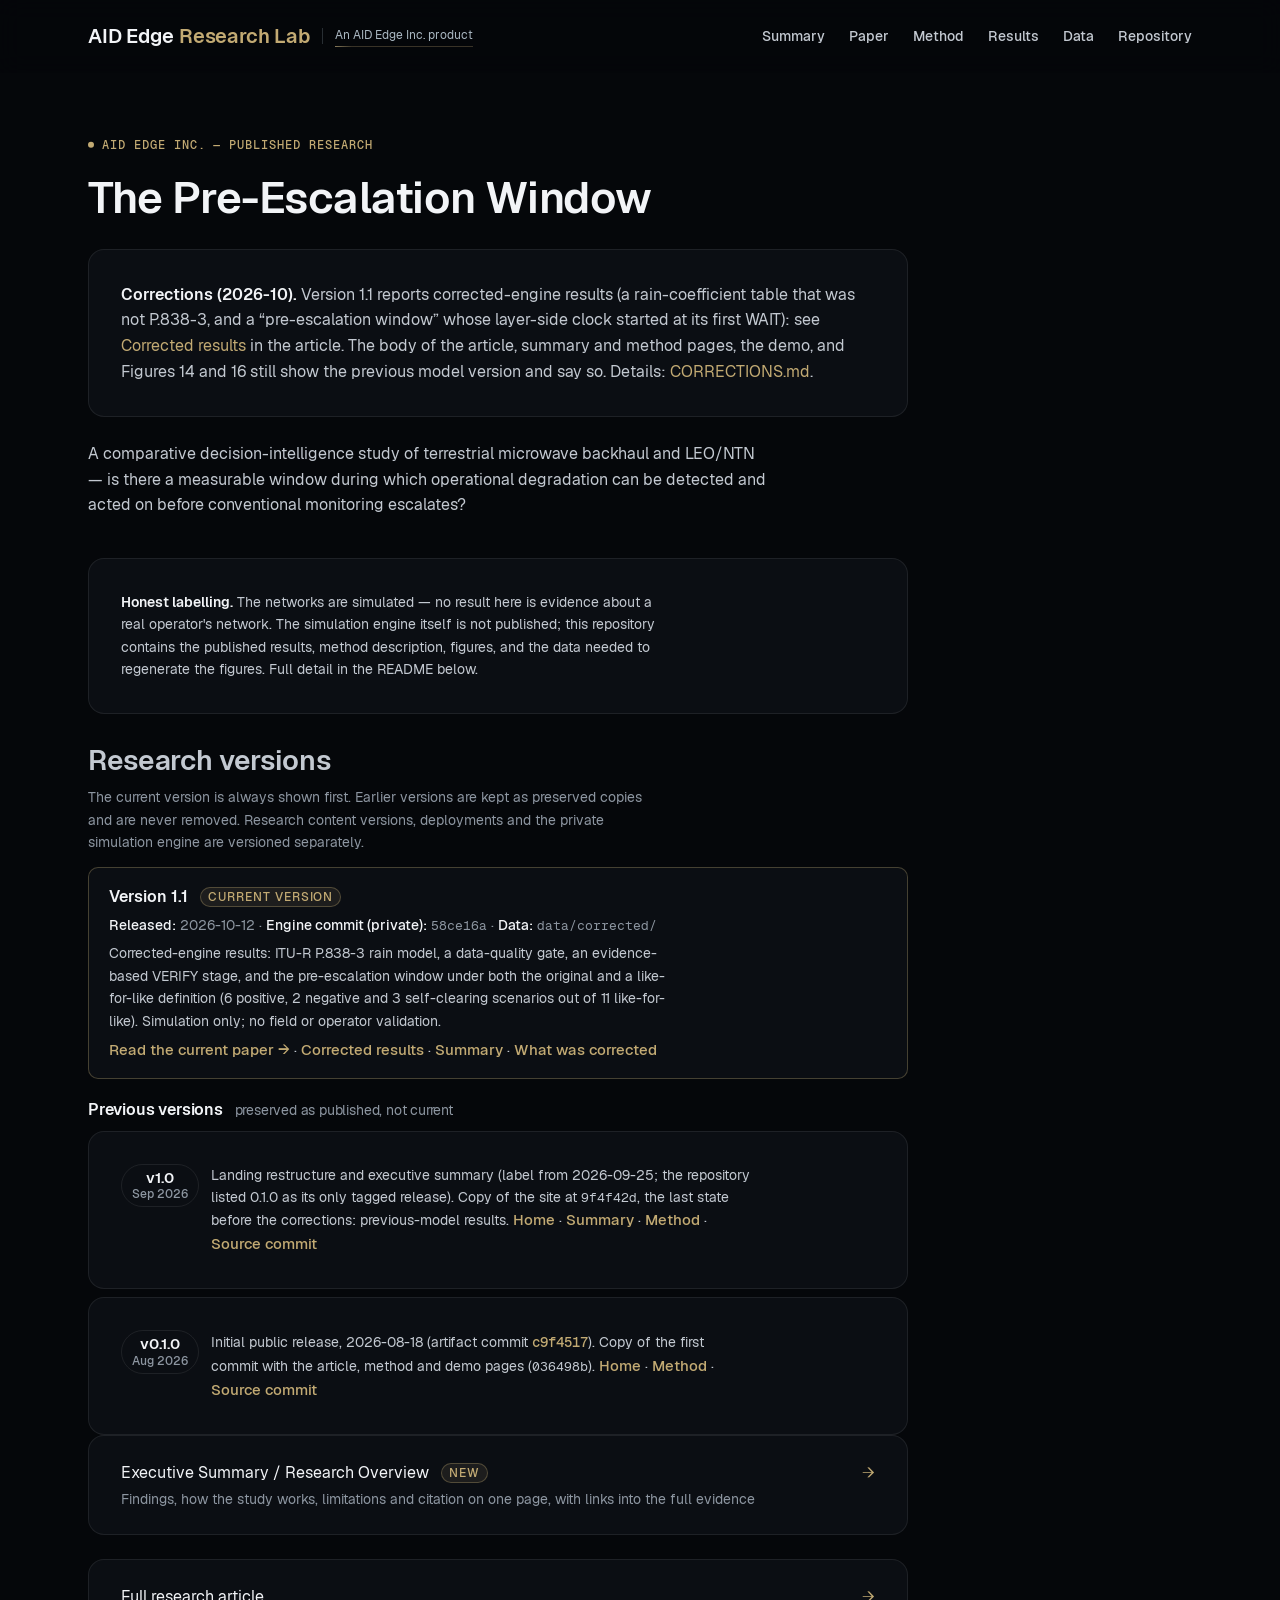
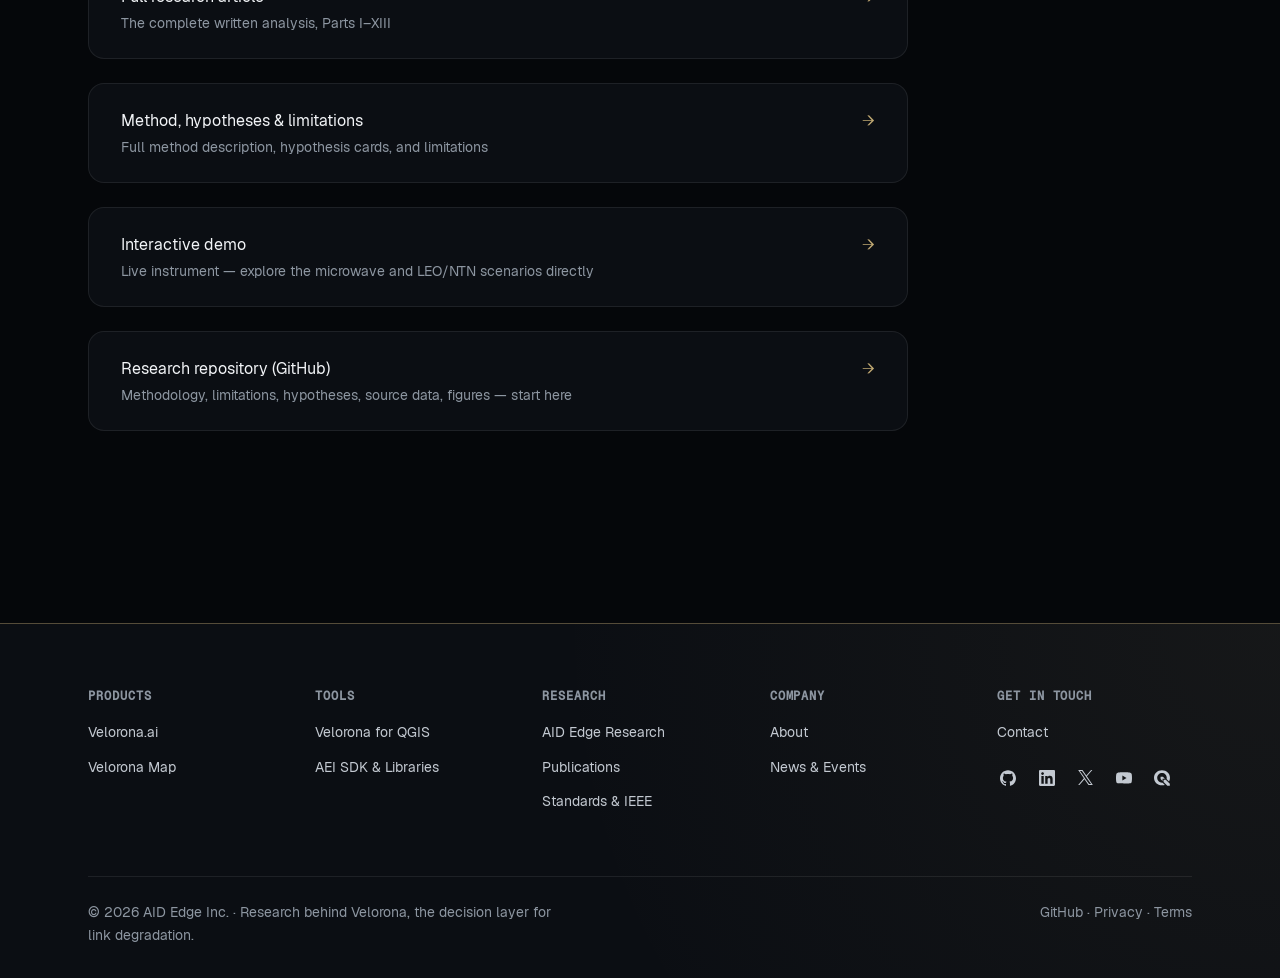
==== commit dc9b3525: "Footer: link the Research Lab to Velorona One footer line on the five live pages; research content a" ====
--- a/index.html
+++ b/index.html
@@ -182,7 +182,7 @@
   <div class="ui-wrap">
     <div class="footer-cols"><nav class="footer-col" aria-label="Products"><h2 class="footer-heading">Products</h2><ul><li><a href="https://velorona.ai/">Velorona.ai</a></li><li><a href="https://map.velorona.ai/">Velorona Map</a></li></ul></nav><nav class="footer-col" aria-label="Tools"><h2 class="footer-heading">Tools</h2><ul><li><a href="https://plugins.qgis.org/plugins/velorona/">Velorona for QGIS</a></li><li><a href="https://aidedgeinc.com/tools/#public-libraries">AEI SDK &amp; Libraries</a></li></ul></nav><nav class="footer-col" aria-label="Research"><h2 class="footer-heading">Research</h2><ul><li><a href="/">AID Edge Research</a></li><li><a href="https://aidedgeinc.com/publications/">Publications</a></li><li><a href="https://aidedgeinc.com/research-lab/#standards-publications">Standards &amp; IEEE</a></li></ul></nav><nav class="footer-col" aria-label="Company"><h2 class="footer-heading">Company</h2><ul><li><a href="https://aidedgeinc.com/about/">About</a></li><li><a href="https://aidedgeinc.com/news-events/">News &amp; Events</a></li></ul></nav><nav class="footer-col" aria-label="Contact"><h2 class="footer-heading">Get in touch</h2><ul><li><a href="https://aidedgeinc.com/contact/">Contact</a></li></ul><ul class="channel-icons" aria-label="Official channels"><li><a class="channel-link channel-link--github" href="https://github.com/AIDEdgeInc-Lab" target="_blank" rel="noopener noreferrer" aria-label="GitHub, AID Edge Inc. (opens in new tab)" title="GitHub, AID Edge Inc."><svg viewBox="0 0 24 24" width="16" height="16" fill="currentColor" aria-hidden="true" focusable="false"><path d="M12 .297c-6.63 0-12 5.373-12 12 0 5.303 3.438 9.8 8.205 11.385.6.113.82-.258.82-.577 0-.285-.01-1.04-.015-2.04-3.338.724-4.042-1.61-4.042-1.61C4.422 18.07 3.633 17.7 3.633 17.7c-1.087-.744.084-.729.084-.729 1.205.084 1.838 1.236 1.838 1.236 1.07 1.835 2.809 1.305 3.495.998.108-.776.417-1.305.76-1.605-2.665-.3-5.466-1.332-5.466-5.93 0-1.31.465-2.38 1.235-3.22-.135-.303-.54-1.523.105-3.176 0 0 1.005-.322 3.3 1.23.96-.267 1.98-.399 3-.405 1.02.006 2.04.138 3 .405 2.28-1.552 3.285-1.23 3.285-1.23.645 1.653.24 2.873.12 3.176.765.84 1.23 1.91 1.23 3.22 0 4.61-2.805 5.625-5.475 5.92.42.36.81 1.096.81 2.22 0 1.606-.015 2.896-.015 3.286 0 .315.21.69.825.57C20.565 22.092 24 17.592 24 12.297c0-6.627-5.373-12-12-12"/></svg></a></li><li><a class="channel-link channel-link--linkedin" href="https://www.linkedin.com/company/aid-edge-inc/" target="_blank" rel="noopener noreferrer" aria-label="LinkedIn, AID Edge Inc. (opens in new tab)" title="LinkedIn, AID Edge Inc."><svg viewBox="0 0 24 24" width="16" height="16" fill="currentColor" aria-hidden="true" focusable="false"><path d="M20.447 20.452h-3.554v-5.569c0-1.328-.027-3.037-1.852-3.037-1.853 0-2.136 1.445-2.136 2.939v5.667H9.351V9h3.414v1.561h.046c.477-.9 1.637-1.85 3.37-1.85 3.601 0 4.267 2.37 4.267 5.455v6.286zM5.337 7.433c-1.144 0-2.063-.926-2.063-2.065 0-1.138.92-2.063 2.063-2.063 1.14 0 2.064.925 2.064 2.063 0 1.139-.925 2.065-2.064 2.065zm1.782 13.019H3.555V9h3.564v11.452zM22.225 0H1.771C.792 0 0 .774 0 1.729v20.542C0 23.227.792 24 1.771 24h20.451C23.2 24 24 23.227 24 22.271V1.729C24 .774 23.2 0 22.222 0h.003z"/></svg></a></li><li><a class="channel-link channel-link--x" href="https://x.com/AIDEdgeInc" target="_blank" rel="noopener noreferrer" aria-label="Follow AID Edge Inc. on X (opens in new tab)" title="Follow AID Edge Inc. on X"><svg viewBox="0 0 24 24" width="15" height="15" fill="currentColor" aria-hidden="true" focusable="false"><path d="M14.234 10.162 22.977 0h-2.072l-7.591 8.824L7.251 0H.258l9.168 13.343L.258 24H2.33l8.016-9.318L16.749 24h6.993zm-2.837 3.299-.929-1.329L3.076 1.56h3.182l5.965 8.532.929 1.329 7.754 11.09h-3.182z"/></svg></a></li><li><a class="channel-link channel-link--youtube" href="https://www.youtube.com/@VeloronaByAIDEdgeInc" target="_blank" rel="noopener noreferrer" aria-label="YouTube, @VeloronaByAIDEdgeInc (opens in new tab)" title="YouTube, @VeloronaByAIDEdgeInc"><svg viewBox="0 0 24 24" width="16" height="16" fill="currentColor" aria-hidden="true" focusable="false"><path d="M23.498 6.186a3.016 3.016 0 0 0-2.122-2.136C19.505 3.545 12 3.545 12 3.545s-7.505 0-9.377.505A3.017 3.017 0 0 0 .502 6.186C0 8.07 0 12 0 12s0 3.93.502 5.814a3.016 3.016 0 0 0 2.122 2.136c1.871.505 9.376.505 9.376.505s7.505 0 9.377-.505a3.015 3.015 0 0 0 2.122-2.136C24 15.93 24 12 24 12s0-3.93-.502-5.814zM9.545 15.568V8.432L15.818 12l-6.273 3.568z"/></svg></a></li><li><a class="channel-link channel-link--qgis" href="https://plugins.qgis.org/plugins/velorona/" target="_blank" rel="noopener noreferrer" aria-label="Velorona for QGIS (opens in new tab)" title="Velorona for QGIS"><svg viewBox="0 0 128 128" width="16" height="16" fill="currentColor" aria-hidden="true" focusable="false"><path d="M68.613 69.625L86.891 69.625L71.697 54.625L52.613 54.625L52.613 72.746L68.613 88.548ZM126.613 109.057L94.488 77.625L76.613 77.625L76.613 96.033L107.143 126.625L126.613 126.625ZM68.923,101.552c-1.165,0.242-1.769,0.157-4.685,0.157c-20.866,0-38.612-17.158-38.612-39.406 c0-22.248,17.551-39.027,38.612-39.027s37.833,16.78,37.833,39.027c0,3.619-0.451,7.099-1.284,10.398L120.1,92.012 c4.979-8.726,7.765-18.869,7.765-29.857c0-34.289-27.363-59.963-64.016-59.963C27.363,2.191,0,27.696,0,62.154 c0,34.625,27.363,60.638,63.848,60.638c9.417,0,16.069-1.469,23.042-3.761L68.923,101.552z"/></svg></a></li></ul></nav></div>
     <div class="footer-bottom">
-      <p class="footer-copyright">&copy; 2026 AID Edge Inc.</p>
+      <p class="footer-copyright">&copy; 2026 AID Edge Inc. &middot; Research behind <a href="https://velorona.ai/">Velorona</a>, the decision layer for link degradation.</p>
       <p class="footer-legal"><a href="https://github.com/AIDEdgeInc-Lab">GitHub</a> &middot; <a href="https://aidedgeinc.com/privacy-policy/">Privacy</a> &middot; <a href="https://aidedgeinc.com/terms-of-use/">Terms</a></p>
     </div>
   </div>
